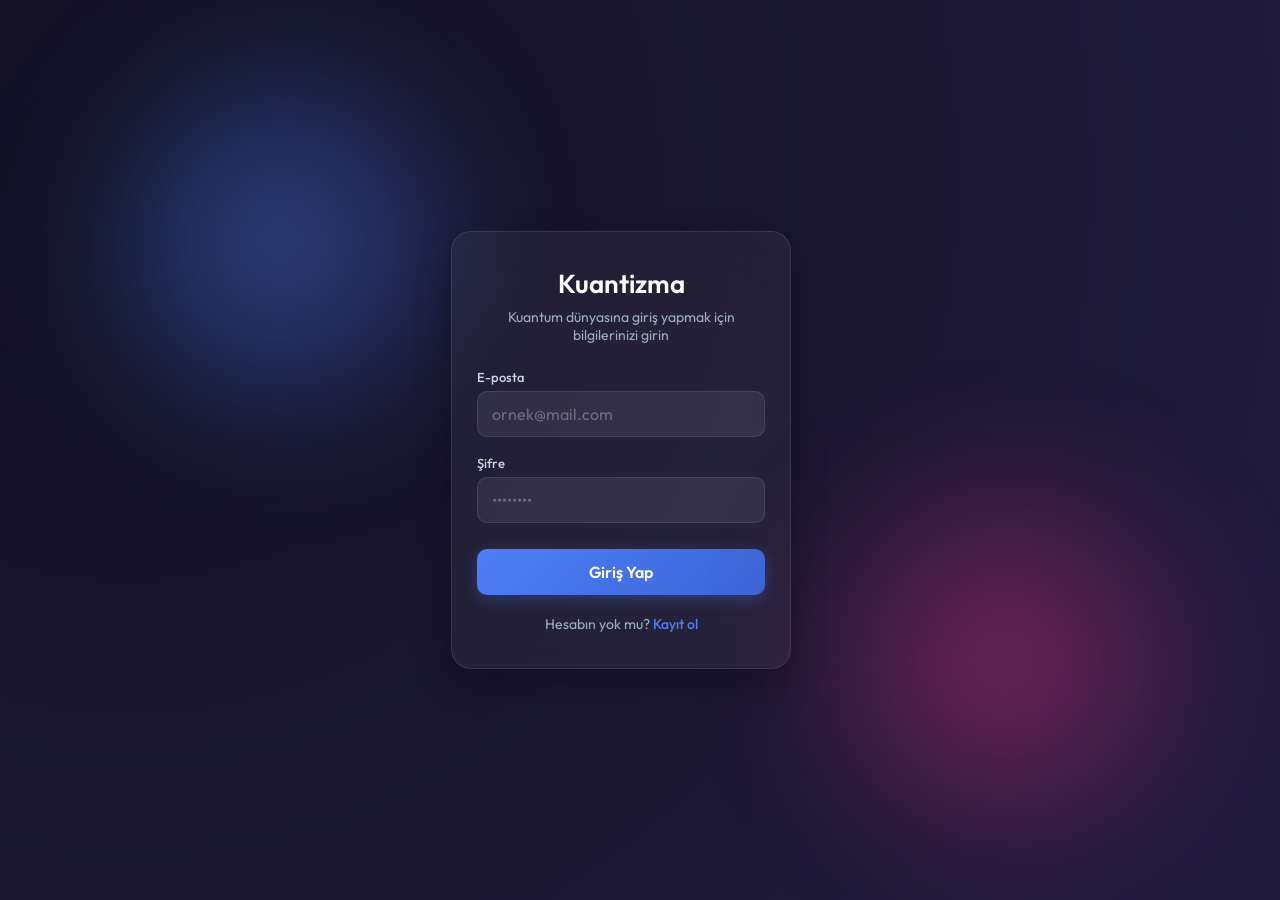
==== index.html @ a5d432d4 "Proje 1 HTML ve 1 CSS olarak birlestirildi, giris ve cikis sistemi index.html uzerine eklendi" ====
<!DOCTYPE html>
<html lang="tr">
<head>
  <meta charset="UTF-8">
  <meta name="viewport" content="width=device-width, initial-scale=1.0">
  <title>Kuantizma | Kuantum ve Atom Altı Fiziği</title>
  <link rel="stylesheet" href="style.css">
</head>
<body>

  <!-- 1. LOGIN CONTAINER -->
  <div id="login-container">
    <div class="kart">
      <h1>Kuantizma</h1>
      <p class="description">Kuantum dünyasına giriş yapmak için bilgilerinizi girin</p>

      <div class="error-msg" id="errorMsg" style="display: none;">E-posta veya şifre hatalı!</div>

      <form id="loginForm">
        <div class="form-group">
          <label for="email">E-posta</label>
          <input type="email" id="email" name="email" placeholder="ornek@mail.com" required>
        </div>

        <div class="form-group">
          <label for="sifre">Şifre</label>
          <input type="password" id="sifre" name="sifre" placeholder="••••••••" required>
        </div>

        <button type="submit">Giriş Yap</button>
      </form>

      <p class="alt">Hesabın yok mu? <a href="#">Kayıt ol</a></p>
    </div>
  </div>

  <!-- 2. MAIN WEBSITE CONTENT (Initially Hidden) -->
  <div id="main-content" style="display: none;">
    <nav class="navbar">
        <div class="logo">KUANTIZMA</div>
        <ul class="nav-links">
            <li><a href="#home">Ana Sayfa</a></li>
            <li><a href="#about">Kuantum Nedir?</a></li>
            <li><a href="#topics">Konular</a></li>
            <li><a href="#contact">İletişim</a></li>
            <li class="logout-btn-container"><a href="#" id="logoutBtn">Çıkış Yap</a></li>
        </ul>
    </nav>

    <header id="home" class="hero">
        <div class="hero-content">
            <h1>KUANTUM DÜNYASI</h1>
            <p>ATOM ALTI EVRENE HOŞGELDİNİZ.</p>
            <a href="#about" class="cta-btn">Keşfetmeye Başla</a>
        </div>
    </header>

    <section id="about" class="section">
        <div class="container">
            <h2 class="section-title">KUANTUM FİZİĞİ</h2>
            <div class="grid">

                <div class="card" onclick="openModal('superpozisyon')">
                    <div class="card-icon">⚛</div>
                    <h3>SÜPERPOZİSYON</h3>
                    <p>Bir parçacığın aynı anda birden fazla durumda bulunabilme yeteneğidir.</p>
                </div>

                <div class="card" onclick="openModal('dolaniklik')">
                    <div class="card-icon">🔗</div>
                    <h3>DOLANIKLIK</h3>
                    <p>İki parçacığın mesafeden bağımsız olarak birbirini anında etkilemesidir.</p>
                </div>

                <div class="card" onclick="openModal('ciftyarik')">
                    <div class="card-icon">🧪</div>
                    <h3>ÇİFT YARIK</h3>
                    <p>Işığın hem dalga hem de parçacık gibi davrandığını kanıtlayan deneydir.</p>
                </div>

                <div class="card" onclick="openModal('tünel')">
                    <div class="card-icon">🌀</div>
                    <h3>KUANTUM TÜNELLEME</h3>
                    <p>Parçacıkların klasik fizikte aşılamaz engelleri geçebilmesidir.</p>
                </div>

                <div class="card" onclick="openModal('belirsizlik')">
                    <div class="card-icon">❓</div>
                    <h3>BELİRSİZLİK İLKESİ</h3>
                    <p>Heisenberg'in keşfettiği, konum ve momentumun aynı anda tam bilinemeyeceği ilkedir.</p>
                </div>

                <div class="card" onclick="openModal('dalga')">
                    <div class="card-icon">〰️</div>
                    <h3>DALGA FONKSİYONU</h3>
                    <p>Bir parçacığın kuantum durumunu matematiksel olarak tanımlayan fonksiyondur.</p>
                </div>

                <div class="card" onclick="openModal('spin')">
                    <div class="card-icon">🔄</div>
                    <h3>KUANTUM SPİN</h3>
                    <p>Parçacıkların klasik dönmeyle açıklanamayan içsel açısal momentumlarıdır.</p>
                </div>

                <div class="card" onclick="openModal('decoherence')">
                    <div class="card-icon">💫</div>
                    <h3>DEKOHERANS</h3>
                    <p>Kuantum sistemlerin çevre ile etkileşerek klasik davranışa geçiş sürecidir.</p>
                </div>

                <div class="card" onclick="openModal('plank')">
                    <div class="card-icon">📐</div>
                    <h3>PLANCK SABİTİ</h3>
                    <p>Kuantum mekaniğinin temel sabitidir ve enerji paketlerinin büyüklüğünü belirler.</p>
                </div>

                <div class="card" onclick="openModal('schrodinger')">
                    <div class="card-icon">🐱</div>
                    <h3>SCHRÖDİNGER'İN KEDİSİ</h3>
                    <p>Kuantum belirsizliğini makro dünyaya taşıyan ünlü düşünce deneyidir.</p>
                </div>

            </div>
        </div>
    </section>

    <section id="topics" class="section topics-section">
        <div class="container">
            <h2 class="section-title">Kuantumun Dalları</h2>
            <ul class="topics-list">
                <li onclick="openTopicModal('qm')">Kuantum Mekaniği</li>
                <li onclick="openTopicModal('qft')">Kuantum Alan Teorisi</li>
                <li onclick="openTopicModal('qi')">Kuantum Bilgi Teorisi</li>
                <li onclick="openTopicModal('qc')">Kuantum Bilgisayar</li>
                <li onclick="openTopicModal('qo')">Kuantum Optik</li>
                <li onclick="openTopicModal('qg')">Kuantum Yerçekimi</li>
                <li onclick="openTopicModal('qchem')">Kuantum Kimyası</li>
                <li onclick="openTopicModal('qbio')">Kuantum Biyoloji</li>
                <li onclick="openTopicModal('qcrypto')">Kuantum Kriptografi</li>
                <li onclick="openTopicModal('qcosmo')">Kuantum Kozmoloji</li>
            </ul>
        </div>
    </section>

    <section id="contact" class="section contact-section">
        <div class="container">
            <h2 class="section-title">İletişim</h2>
            <div class="contact-box">
                <p>Bize ulaşmak için:</p>
                <a href="mailto:kuantizma@gmail.com" class="contact-email">kuantizma@gmail.com</a>
            </div>
        </div>
    </section>

    <footer>
        <p>&copy; 2026 Kuantizma.com - Eren Burak Kayaer tarafından geliştirildi.</p>
    </footer>

    <div class="modal-overlay" id="modalOverlay" onclick="closeModal()">
        <div class="modal-box" onclick="event.stopPropagation()">
            <button class="modal-close" onclick="closeModal()">✕</button>
            <h3 class="modal-title" id="modalTitle"></h3>
            <div class="modal-body" id="modalBody"></div>
        </div>
    </div>
  </div>

  <!-- 3. AUTHENTICATION & INTERACTION SCRIPTS -->
  <script>
    // --- Card Details Data ---
    const cardData = {
        superpozisyon: {
            title: "Süperpozisyon",
            body: `<p>Süperpozisyon, kuantum mekaniğinin en temel ve en şaşırtıcı ilkelerinden biridir. Klasik fiziksel nesneler belirli bir anda yalnızca tek bir durumda bulunabilirken, kuantum parçacıkları gözlemlenmeden önce aynı anda birden fazla durumda var olabilir.</p>
            <p>Bu durum, parçacığın olası tüm durumlarının üst üste bindiği bir dalga fonksiyonu ile matematiksel olarak ifade edilir. Ölçüm yapıldığı anda dalga fonksiyonu "çöker" ve parçacık tek bir duruma yerleşir.</p>
            <p>En bilinen örneği Schrödinger'in Kedisi düşünce deneyidir: Gözlemlenmediği sürece kedi hem ölü hem de canlıdır. Kuantum bilgisayarlar da bu prensipten yararlanarak aynı anda birden fazla hesaplama yapabilir.</p>`
        },
        dolaniklik: {
            title: "Kuantum Dolanıklığı",
            body: `<p>Kuantum dolanıklığı, iki veya daha fazla parçacığın birbirine o kadar bağlı hale gelmesi durumudur ki, birinin ölçümü diğerini ne kadar uzakta olursa olsun anında etkiler.</p>
            <p>Einstein bu olguyu "uzaktaki ürkütücü eylem" olarak nitelendirmiş ve başlangıçta inanmayı reddetmişti. Ancak 1960'larda Bell deneyleriyle ve günümüzde yapılan deneylerle dolanıklığın gerçek olduğu kesinleşti.</p>
            <p>Dolanık parçacıklar arasındaki bu ilişki ışık hızından bile hızlı iletişim sağlamaz; ancak kuantum kriptografi ve kuantum teleportasyon gibi teknolojilerin temelini oluşturur.</p>`
        },
        ciftyarik: {
            title: "Çift Yarık Deneyi",
            body: `<p>Çift yarık deneyi, kuantum mekaniğinin en gizemli deneylerinden biridir. Bir elektron veya foton gibi tek bir parçacık, iki yarıklı bir levhava doğru ateşlendiğinde, sanki aynı anda her iki yarıktan geçiyormuş gibi kendi kendisiyle girişim deseni oluşturur.</p>
            <p>Daha da şaşırtıcı olan ise şudur: Parçacığın hangi yarıktan geçtiğini ölçmeye çalıştığımızda girişim deseni kaybolur ve parçacık klasik bir nesne gibi davranır. Gözlem yapılması, sonucu değiştirir.</p>
            <p>Bu deneyin özü şudur: Parçacık gözlemlenmediği sürece tüm olasılıkları aynı anda keşfeder. Bilinç ile gerçeklik arasındaki ilişkiyi sorgulatan bu deney, fizik felsefesinin de merkezindedir.</p>`
        },
        tünel: {
            title: "Kuantum Tünelleme",
            body: `<p>Kuantum tünelleme, bir parçacığın klasik fizik açısından aşması için yeterli enerjisi olmadığı hâlde bir enerji bariyerini geçebilmesi olgusudur.</p>
            <p>Bu, dalga fonksiyonunun bariyer içinde sıfıra düşmeyip sönümlenerek karşı tarafa sızması sayesinde gerçekleşir. Parçacık fiilen engelin içinden "tünel" açar.</p>
            <p>Güneş'te gerçekleşen nükleer füzyon reaksiyonları tünelleme olmadan mümkün olamazdı. Aynı zamanda transistörler, tarama tünelleme mikroskobu (STM) ve flash bellekler bu fenomene dayanır.</p>`
        },
        belirsizlik: {
            title: "Heisenberg Belirsizlik İlkesi",
            body: `<p>Werner Heisenberg'in 1927'de ortaya koyduğu bu ilkeye göre, bir parçacığın konumu ve momentumu (ya da enerjisi ve zamanı) aynı anda sonsuz hassasiyetle bilinemez.</p>
            <p>Bu bir ölçüm hatası değil; doğanın temel bir özelliğidir. Konumu ne kadar kesin belirlersek momentum o kadar belirsizleşir ve tam tersi.</p>
            <p>Matematiksel olarak: Δx · Δp ≥ ℏ/2. Bu ilke, atomların neden çökmediğini de açıklar: Elektron çekirdeğe yaklaştıkça konumu kesinleşir, bu da momentumunu ve enerjisini artırarak onu uzaklaştırır.</p>`
        },
        dalga: {
            title: "Dalga Fonksiyonu",
            body: `<p>Dalga fonksiyonu (ψ), bir kuantum sisteminin tüm olası durumlarını ve bu durumlarda bulunma olasılıklarını kodlayan matematiksel bir ifadedir.</p>
            <p>Dalga fonksiyonunun mutlak değerinin karesi (|ψ|²), parçacığın belirli bir konumda bulunma olasılık yoğunluğunu verir. Schrödinger denklemi bu fonksiyonun zamanla nasıl evrildiğini belirler.</p>
            <p>Ölçüm öncesinde parçacık tüm olası durumlarda aynı anda mevcuttur. Ölçüm yapıldığında dalga fonksiyonu çöker ve parçacık tek bir duruma geçer. Bu "çöküş" mekanizması kuantum mekaniğinin en tartışmalı konularından biridir.</p>`
        },
        spin: {
            title: "Kuantum Spin",
            body: `<p>Spin, elektron, proton ve nötron gibi parçacıkların sahip olduğu içsel açısal momentumdur. Klasik anlamda dönen bir top gibi düşünülemez; tamamen kuantum mekanik bir özelliktir.</p>
            <p>Elektronlar ½ spin değerine sahiptir ve yalnızca "yukarı" (+½) veya "aşağı" (-½) olmak üzere iki durumda bulunabilir. Bu özellik Pauli Dışarlama İlkesi ile birleşerek atomların elektronik yapısını ve tüm kimyayı belirler.</p>
            <p>MRI (manyetik rezonans görüntüleme) cihazları, nükleer spinlerin manyetik alanda nasıl davrandığına dayanır. Kuantum bilgisayarlarda da spin, qubit olarak kullanılır.</p>`
        },
        decoherence: {
            title: "Dekoherans",
            body: `<p>Dekoherans, kuantum süperpozisyon halindeki bir sistemin çevresiyle etkileşime girerek kuantum özelliklerini yitirmesi ve klasik davranışa geçmesidir.</p>
            <p>Makroskobik nesnelerin neden kuantum belirsizliği sergilemediğini açıklar: Büyük nesneler çevreleriyle o kadar fazla etkileşir ki süperpozisyon hâlleri son derece hızlı bozulur; bu süre çoğunlukla gözlemlenemeyecek kadar kısa (10⁻²³ saniye gibi) olur.</p>
            <p>Kuantum bilgisayar geliştirmede karşılaşılan en büyük sorunlardan biri, qubit'lerin dekoheranstan korunmasıdır. Bu nedenle kuantum işlemciler genellikle mutlak sıfıra yakın sıcaklıklarda çalıştırılır.</p>`
        },
        plank: {
            title: "Planck Sabiti",
            body: `<p>Planck sabiti (h = 6.626 × 10⁻³⁴ J·s), Max Planck'ın 1900 yılında kara cisim ışıması problemini çözmek için önerdiği ve kuantum mekaniğinin doğuşuna yol açan temel sabittir.</p>
            <p>Planck, enerjinin sürekli değil, "kuanta" adı verilen küçük paketler hâlinde yayıldığını öne sürdü. Bir fotonun enerjisi E = hf formülüyle hesaplanır; burada f ışığın frekansıdır.</p>
            <p>İndirgenmiş Planck sabiti (ℏ = h/2π) Heisenberg belirsizlik ilkesinde, Schrödinger denkleminde ve tüm kuantum fiziği formüllerinde temel rol oynar. Bu sabitin küçüklüğü, kuantum etkilerinin neden yalnızca atom altı ölçeklerde belirgin olduğunu açıklar.</p>`
        },
        schrodinger: {
            title: "Schrödinger'in Kedisi",
            body: `<p>1935 yılında Erwin Schrödinger'in önerdiği bu düşünce deneyi, kuantum mekaniğinin makro dünyaya uygulanmasının ne kadar absürt sonuçlar doğurabileceğini göstermek için tasarlanmıştır.</p>
            <p>Deneyde: Kapalı bir kutu içinde bir kedi, radyoaktif bir atom, Geiger sayacı ve zehirli gaz içeren bir şişe vardır. Atom bozunursa sayaç tetiklenir, gaz açılır ve kedi ölür. Kuantum mekaniğine göre atom aynı anda hem bozunmuş hem bozunmamış hâldedir; dolayısıyla kedi de aynı anda hem ölü hem canlıdır.</p>
            <p>Schrödinger bu deneyi, Kopenhag yorumunun saçmalığını vurgulamak için kullandı. Bugün hâlâ "ölçüm problemi" ve "kuantum gerçekliği" tartışmalarının simgesi olmaya devam etmektedir.</p>`
        }
    };

    const topicData = {
        qm: {
            title: "Kuantum Mekaniği",
            body: `<p>Kuantum mekaniği, atom ve atom altı parçacıkların davranışlarını inceleyen temel fizik teorisidir. 20. yüzyılın başında Planck, Bohr, Heisenberg, Schrödinger ve Dirac gibi fizikçiler tarafından geliştirilmiştir.</p>
            <p>Dalga-parçacık ikiliği, belirsizlik ilkesi ve süperpozisyon bu alanın temel kavramlarıdır. Lazer, transistör, MRI ve güneş pilleri gibi modern teknolojilerin temeli kuantum mekaniğine dayanır.</p>`
        },
        qft: {
            title: "Kuantum Alan Teorisi",
            body: `<p>Kuantum alan teorisi (QFT), kuantum mekaniği ile özel göreliliği birleştiren çerçevedir. Parçacıkları, uzay-zamana yayılmış alanların titreşimleri olarak tanımlar.</p>
            <p>Standart Model bu teoriye dayanır ve elektromanyetizma (QED), zayıf nükleer kuvvet ve güçlü nükleer kuvveti (QCD) birleşik bir çerçevede açıklar. Higgs bozonu bu teorinin bir tahminidir ve 2012'de keşfedilmiştir.</p>`
        },
        qi: {
            title: "Kuantum Bilgi Teorisi",
            body: `<p>Kuantum bilgi teorisi, bilginin kuantum sistemlerde nasıl depolandığını, iletildiğini ve işlendiğini inceler. Klasik bit'lerin yerini kuantum bit'ler (qubit) alır.</p>
            <p>Qubit'ler süperpozisyon sayesinde aynı anda 0 ve 1 değerini taşıyabilir. Kuantum hata düzeltme, kuantum şifreleme ve kuantum iletişim bu alanın alt dallarıdır. Shannon'ın klasik bilgi teorisinin kuantum genişlemesidir.</p>`
        },
        qc: {
            title: "Kuantum Bilgisayar",
            body: `<p>Kuantum bilgisayarlar, hesaplama yapmak için süperpozisyon ve dolanıklık gibi kuantum mekanik olgulardan yararlanır. Belirli problemleri klasik bilgisayarlardan katlanarak daha hızlı çözebilirler.</p>
            <p>Shor algoritması büyük sayıları çarpanlarına ayırmada, Grover algoritması ise arama problemlerinde üstünlük sağlar. Google, IBM ve çeşitli araştırma kurumları bu alanda yarışmaktadır. Günümüzde henüz "kuantum üstünlüğü" sınırındayız.</p>`
        },
        qo: {
            title: "Kuantum Optik",
            body: `<p>Kuantum optik, ışık ile maddenin kuantum düzeydeki etkileşimini inceler. Fotonların kuantum özelliklerini ve lazer ışığının davranışlarını araştırır.</p>
            <p>Lazer fiziği, foton istatistiği, sıkıştırılmış ışık durumları ve atom-foton etkileşimleri bu alanın konularıdır. Atom saatleri ve optik tuzaklar bu dalın uygulamalarındandır. Gravitasyonel dalga dedektörü LIGO da kuantum optik ilkelerine dayanır.</p>`
        },
        qg: {
            title: "Kuantum Yerçekimi",
            body: `<p>Kuantum yerçekimi, kuantum mekaniği ile genel göreliliği birleştirmeyi amaçlayan ve henüz tamamlanmamış bir teoridir. Fiziğin en büyük açık problemi olarak kabul edilir.</p>
            <p>İp teorisi (String Theory) ve döngüsel kuantum yerçekimi (Loop Quantum Gravity) en önemli aday teorilerdir. Kara deliklerin içi ve evrenin ilk anları bu teorinin yanıt aradığı alanlardır. Hawking radyasyonu, iki teorinin kesişim noktasındaki öngörülerden biridir.</p>`
        },
        qchem: {
            title: "Kuantum Kimyası",
            body: `<p>Kuantum kimyası, kimyasal bağları, molekül yapılarını ve reaksiyonları kuantum mekaniği ilkeleri ile açıklar. Elektron orbital teorisi bu alanın temelidir.</p>
            <p>Moleküler orbital hesaplamaları, yoğunluk fonksiyonel teorisi (DFT) ve ab initio yöntemler ilaç tasarımı, malzeme bilimi ve kataliz araştırmalarında kullanılır. Modern kimyanın hesaplamalı kolu büyük ölçüde kuantum kimyasına dayanır.</p>`
        },
        qbio: {
            title: "Kuantum Biyoloji",
            body: `<p>Kuantum biyoloji, canlı organizmalardaki biyolojik süreçlerin kuantum mekanik etkilerle açıklanıp açıklanamayacağını araştıran genç bir disiplindir.</p>
            <p>Fotosentezdeki enerji transferi, kuş göçünü yönlendiren manyetik algı, DNA mutasyonları ve enzim katalizi bu alandaki araştırma konularıdır. Fotosentezde kuantum koheransının rol oynadığına dair kanıtlar elde edilmiştir; ancak bu alan hâlâ tartışmalıdır.</p>`
        },
        qcrypto: {
            title: "Kuantum Kriptografi",
            body: `<p>Kuantum kriptografi, bilginin güvenli iletimi için kuantum mekaniği ilkelerini kullanan şifreleme yöntemidir. Fizik yasaları tarafından güvence altına alındığından kırılamaz güvenlik sağlar.</p>
            <p>Kuantum Anahtar Dağıtımı (QKD), dolanık fotonlar aracılığıyla iki taraf arasında dinlenemez iletişim kanalı kurar. Herhangi bir dinleme girişimi, kuantum durumunu bozacağı için anında fark edilir. Çin, 2016'da dünyada ilk kuantum iletişim uydusu olan Micius'u fırlattı.</p>`
        },
        qcosmo: {
            title: "Kuantum Kozmoloji",
            body: `<p>Kuantum kozmoloji, evrenin kendisini bir kuantum sistemi olarak ele alır ve Büyük Patlama'dan önceki veya başlangıcındaki evreni kuantum mekaniği ile açıklamaya çalışır.</p>
            <p>Wheeler-DeWitt denklemi, evrenin dalga fonksiyonunu tanımlamaya çalışır. Enflasyon teorisi, evrenin ilk anlardaki kuantum dalgalanmalarının bugünkü büyük ölçekli yapıyı oluşturduğunu öne sürer. Çok dünya yorumu da bu bağlamda tartışılmaktadır.</p>`
        }
    };

    function openModal(key) {
        const data = cardData[key];
        document.getElementById('modalTitle').textContent = data.title;
        document.getElementById('modalBody').innerHTML = data.body;
        document.getElementById('modalOverlay').classList.add('active');
        document.body.style.overflow = 'hidden';
    }

    function openTopicModal(key) {
        const data = topicData[key];
        document.getElementById('modalTitle').textContent = data.title;
        document.getElementById('modalBody').innerHTML = data.body;
        document.getElementById('modalOverlay').classList.add('active');
        document.body.style.overflow = 'hidden';
    }

    function closeModal() {
        document.getElementById('modalOverlay').classList.remove('active');
        if (document.body.classList.contains('logged-in')) {
            document.body.style.overflow = '';
        }
    }

    document.addEventListener('keydown', function(e) {
        if (e.key === 'Escape') closeModal();
    });

    // --- Authentication & Session Logic ---
    document.addEventListener('DOMContentLoaded', () => {
      const loginContainer = document.getElementById('login-container');
      const mainContent = document.getElementById('main-content');
      const loginForm = document.getElementById('loginForm');
      const errorMsg = document.getElementById('errorMsg');

      // Check current login state
      if (sessionStorage.getItem('isLoggedIn') === 'true') {
        loginContainer.style.display = 'none';
        mainContent.style.display = 'block';
        document.body.classList.add('logged-in');
      }

      // Login form submission
      if (loginForm) {
        loginForm.addEventListener('submit', (e) => {
          e.preventDefault();
          const email = document.getElementById('email').value.trim();
          const password = document.getElementById('sifre').value.trim();

          const validEmail = 'admin@kuantizma.com';
          const validPassword = 'kuantizma123';

          if (email === validEmail && password === validPassword) {
            sessionStorage.setItem('isLoggedIn', 'true');
            sessionStorage.setItem('userEmail', email);

            // Transition UI
            loginContainer.style.display = 'none';
            mainContent.style.display = 'block';
            document.body.classList.add('logged-in');
            errorMsg.style.display = 'none';
          } else {
            errorMsg.style.display = 'block';
            // Simple shake animation trigger
            errorMsg.style.animation = 'none';
            void errorMsg.offsetWidth;
            errorMsg.style.animation = 'shake 0.4s ease-in-out';
          }
        });
      }

      // Logout button binding
      const logoutBtn = document.getElementById('logoutBtn');
      if (logoutBtn) {
        logoutBtn.addEventListener('click', (e) => {
          e.preventDefault();
          sessionStorage.removeItem('isLoggedIn');
          sessionStorage.removeItem('userEmail');

          // Transition UI back to login
          loginContainer.style.display = 'flex';
          mainContent.style.display = 'none';
          document.body.classList.remove('logged-in');
        });
      }
    });
  </script>
</body>
</html>
---- style.css ----
/* Imports */
@import url('https://fonts.googleapis.com/css2?family=Outfit:wght@300;400;500;600;700&family=Orbitron:wght@400;700&family=Inter:wght@300;400;600&display=swap');

:root {
    --bg-dark: #050505;
    --card-bg: rgba(255, 255, 255, 0.03);
    --accent: #b0fbff;
    --text-main: #ffffff;
    --text-dim: white;
    --nav-bg: rgba(5, 5, 5, 0.8);
}

* {
  box-sizing: border-box;
  margin: 0;
  padding: 0;
}

/* --- Global HTML Style --- */
html {
  width: 100%;
  height: 100%;
  scroll-behavior: smooth;
}

/* --- Login Page Styles (when NOT logged in) --- */
body:not(.logged-in) {
  width: 100%;
  height: 100%;
  font-family: 'Outfit', sans-serif;
  background: radial-gradient(circle at 10% 20%, rgb(18, 16, 33) 0%, rgb(32, 27, 61) 90%);
  display: flex;
  justify-content: center;
  align-items: center;
  position: relative;
  overflow: hidden;
}

body:not(.logged-in)::before, body:not(.logged-in)::after {
  content: '';
  position: fixed;
  width: 300px;
  height: 300px;
  border-radius: 50%;
  filter: blur(80px);
  z-index: 0;
  opacity: 0.4;
  pointer-events: none;
}

body:not(.logged-in)::before {
  background: #4f7ef8;
  top: 10%;
  left: 10%;
  animation: float-purple 8s infinite alternate ease-in-out;
}

body:not(.logged-in)::after {
  background: #d63384;
  bottom: 10%;
  right: 10%;
  animation: float-pink 8s infinite alternate-reverse ease-in-out;
}

@keyframes float-purple {
  0% { transform: translate(0, 0) scale(1); }
  100% { transform: translate(20px, -10px) scale(1.1); }
}

@keyframes float-pink {
  0% { transform: translate(0, 0) scale(1.1); }
  100% { transform: translate(-20px, 20px) scale(0.9); }
}

.kart {
  background: rgba(255, 255, 255, 0.05);
  backdrop-filter: blur(20px);
  -webkit-backdrop-filter: blur(20px);
  padding: 35px 25px;
  border-radius: 20px;
  border: 1px solid rgba(255, 255, 255, 0.1);
  box-shadow: 0 15px 35px rgba(0, 0, 0, 0.3);
  width: 90%;
  max-width: 380px;
  z-index: 1;
  animation: slideUp 0.6s cubic-bezier(0.16, 1, 0.3, 1) forwards;
}

@keyframes slideUp {
  from {
    opacity: 0;
    transform: translateY(30px);
  }
  to {
    opacity: 1;
    transform: translateY(0);
  }
}

.kart h1 {
  font-size: 26px;
  font-weight: 600;
  margin-bottom: 8px;
  color: #ffffff;
  text-align: center;
}

.description {
  font-size: 14px;
  color: #a0aec0;
  text-align: center;
  margin-bottom: 25px;
}

.form-group {
  margin-bottom: 18px;
  position: relative;
}

.kart label {
  display: block;
  font-size: 13px;
  font-weight: 500;
  color: #cbd5e0;
  margin-bottom: 6px;
  transition: color 0.3s;
}

.kart input {
  width: 100%;
  padding: 12px 14px;
  background: rgba(255, 255, 255, 0.07);
  border: 1px solid rgba(255, 255, 255, 0.1);
  border-radius: 10px;
  font-size: 16px;
  color: #ffffff;
  transition: all 0.3s ease;
  font-family: inherit;
  -webkit-appearance: none;
}

.kart input::placeholder {
  color: rgba(255, 255, 255, 0.3);
}

.kart input:focus {
  outline: none;
  border-color: #4f7ef8;
  background: rgba(255, 255, 255, 0.12);
  box-shadow: 0 0 12px rgba(79, 126, 248, 0.35);
}

.form-group:focus-within label {
  color: #4f7ef8;
}

.kart button {
  width: 100%;
  padding: 13px;
  background: linear-gradient(135deg, #4f7ef8 0%, #3a65d6 100%);
  color: white;
  border: none;
  border-radius: 10px;
  font-size: 16px;
  font-weight: 600;
  cursor: pointer;
  transition: all 0.3s ease;
  box-shadow: 0 4px 15px rgba(79, 126, 248, 0.3);
  margin-top: 8px;
  font-family: inherit;
  -webkit-tap-highlight-color: transparent;
}

.kart button:hover {
  background: linear-gradient(135deg, #608dfc 0%, #4f7ef8 100%);
  transform: translateY(-2px);
  box-shadow: 0 6px 20px rgba(79, 126, 248, 0.5);
}

.kart button:active {
  transform: translateY(0);
}

.alt {
  text-align: center;
  margin-top: 20px;
  font-size: 14px;
  color: #a0aec0;
}

.alt a {
  color: #4f7ef8;
  text-decoration: none;
  font-weight: 500;
  transition: color 0.3s;
}

.alt a:hover {
  color: #608dfc;
  text-decoration: underline;
}


/* --- Main Site Styles (when logged in) --- */
body.logged-in {
    background-color: var(--bg-dark);
    color: var(--text-main);
    font-family: 'Inter', sans-serif;
    line-height: 1.6;
    overflow-x: hidden;
    display: block;
    width: auto;
    height: auto;
}

.navbar {
    display: flex;
    justify-content: space-between;
    align-items: center;
    padding: 20px 8%;
    background: var(--nav-bg);
    backdrop-filter: blur(15px);
    -webkit-backdrop-filter: blur(15px);
    position: fixed;
    width: 100%;
    z-index: 1000;
    border-bottom: 1px solid rgba(0, 242, 255, 0.1);
}

.logo {
    font-family: 'Orbitron', sans-serif;
    font-size: 1.5rem;
    color: var(--accent);
    letter-spacing: 2px;
    font-weight: 700;
}

.nav-links {
    display: flex;
    list-style: none;
    align-items: center;
}

.nav-links li {
    margin-left: 30px;
}

.nav-links a {
    text-decoration: none;
    color: var(--text-dim);
    transition: 0.3s ease;
    font-size: 0.9rem;
    text-transform: uppercase;
    letter-spacing: 1px;
}

.nav-links a:hover {
    color: var(--accent);
}

/* Custom Logout Link */
.logout-btn-container a {
    color: #ff5e5e;
    border: 1px solid rgba(255, 94, 94, 0.3);
    padding: 6px 14px;
    border-radius: 8px;
    text-shadow: none;
}

.logout-btn-container a:hover {
    color: #fff !important;
    background: #ff5e5e;
    border-color: #ff5e5e;
    box-shadow: 0 0 15px rgba(255, 94, 94, 0.4);
}

.hero {
    height: 100vh;
    display: flex;
    align-items: center;
    justify-content: center;
    text-align: center;
    position: relative;
    background: radial-gradient(circle at center, #101820 0%, #050505 100%);
}

.hero-content h1 {
    font-family: 'Orbitron', sans-serif;
    font-size: clamp(2.5rem, 8vw, 4.5rem);
    margin-bottom: 20px;
    background: linear-gradient(to right, #ffffff, var(--accent));
    -webkit-background-clip: text;
    -webkit-text-fill-color: transparent;
    font-weight: 700;
}

.hero-content p {
    color: var(--text-dim);
    font-size: 1.2rem;
    max-width: 600px;
    margin: 0 auto;
}

.cta-btn {
    display: inline-block;
    padding: 12px 35px;
    border: 1px solid var(--accent);
    color: var(--accent);
    text-decoration: none;
    border-radius: 50px;
    margin-top: 30px;
    transition: 0.4s cubic-bezier(0.175, 0.885, 0.32, 1.275);
    font-weight: 600;
    text-transform: uppercase;
    letter-spacing: 1px;
}

.cta-btn:hover {
    background: var(--accent);
    color: #000;
    box-shadow: 0 0 25px rgba(0, 242, 255, 0.5);
    transform: scale(1.05);
}

.section {
    padding: 100px 8%;
}

.section-title {
    text-align: center;
    font-family: 'Orbitron', sans-serif;
    margin-bottom: 60px;
    font-size: 2.2rem;
    color: var(--text-main);
    letter-spacing: 2px;
}

.grid {
    display: grid;
    grid-template-columns: repeat(auto-fit, minmax(280px, 1fr));
    gap: 30px;
}

.card {
    background: var(--card-bg);
    padding: 40px;
    border-radius: 20px;
    border: 1px solid rgba(255, 255, 255, 0.05);
    transition: 0.4s ease;
    display: flex;
    flex-direction: column;
    height: 100%;
    cursor: pointer;
}

.card:hover {
    border-color: var(--accent);
    transform: translateY(-10px);
    background: rgba(0, 242, 255, 0.02);
    box-shadow: 0 10px 30px rgba(0, 0, 0, 0.5);
}

.card-icon {
    font-size: 3rem;
    margin-bottom: 15px;
}

.card h3 {
    color: var(--accent);
    margin-bottom: 15px;
    font-family: 'Orbitron', sans-serif;
    font-size: 1.1rem;
}

.card p {
    color: var(--text-dim);
    font-size: 0.95rem;
}

.topics-section {
    background: rgba(0, 242, 255, 0.01);
    border-top: 1px solid rgba(0, 242, 255, 0.07);
    border-bottom: 1px solid rgba(0, 242, 255, 0.07);
}

.topics-list {
    list-style: none;
    max-width: 700px;
    margin: 0 auto;
    display: flex;
    flex-direction: column;
    gap: 16px;
}

.topics-list li {
    padding: 18px 30px;
    border: 1px solid rgba(0, 242, 255, 0.15);
    border-radius: 12px;
    color: var(--text-main);
    font-size: 1rem;
    cursor: pointer;
    transition: 0.3s ease;
    letter-spacing: 0.5px;
    background: rgba(255, 255, 255, 0.02);
}

.topics-list li:hover {
    border-color: var(--accent);
    color: var(--accent);
    background: rgba(0, 242, 255, 0.04);
    padding-left: 40px;
    box-shadow: 0 4px 20px rgba(0, 0, 0, 0.4);
}

.contact-section {
    text-align: center;
}

.contact-box {
    max-width: 500px;
    margin: 0 auto;
    padding: 50px;
    border: 1px solid rgba(0, 242, 255, 0.15);
    border-radius: 20px;
    background: rgba(255, 255, 255, 0.02);
}

.contact-box p {
    color: var(--text-dim);
    margin-bottom: 20px;
    font-size: 1rem;
}

.contact-email {
    font-family: 'Orbitron', sans-serif;
    font-size: 1.1rem;
    color: var(--accent);
    text-decoration: none;
    border-bottom: 1px solid rgba(0, 242, 255, 0.3);
    padding-bottom: 4px;
    transition: 0.3s ease;
}

.contact-email:hover {
    border-color: var(--accent);
    text-shadow: 0 0 15px rgba(0, 242, 255, 0.5);
}

footer {
    text-align: center;
    padding: 60px;
    font-size: 0.85rem;
    color: var(--text-dim);
    border-top: 1px solid rgba(255, 255, 255, 0.05);
}

.modal-overlay {
    display: none;
    position: fixed;
    inset: 0;
    background: rgba(0, 0, 0, 0.85);
    z-index: 2000;
    align-items: center;
    justify-content: center;
    padding: 20px;
    backdrop-filter: blur(6px);
}

.modal-overlay.active {
    display: flex;
}

.modal-box {
    background: #0a0f14;
    border: 1px solid rgba(0, 242, 255, 0.25);
    border-radius: 24px;
    padding: 50px;
    max-width: 680px;
    width: 100%;
    position: relative;
    max-height: 85vh;
    overflow-y: auto;
    animation: modalIn 0.3s cubic-bezier(0.175, 0.885, 0.32, 1.275);
}

@keyframes modalIn {
    from { opacity: 0; transform: scale(0.9) translateY(20px); }
    to { opacity: 1; transform: scale(1) translateY(0); }
}

.modal-close {
    position: absolute;
    top: 20px;
    right: 24px;
    background: none;
    border: none;
    color: var(--text-dim);
    font-size: 1.3rem;
    cursor: pointer;
    transition: 0.2s;
}

.modal-close:hover {
    color: var(--accent);
}

.modal-title {
    font-family: 'Orbitron', sans-serif;
    color: var(--accent);
    font-size: 2rem;
    margin-bottom: 30px;
    padding-bottom: 20px;
    border-bottom: 1px solid rgba(0, 242, 255, 0.15);
}

.modal-body p {
    color: var(--text-dim);
    font-size: 0.97rem;
    line-height: 1.85;
    margin-bottom: 16px;
}

@media (max-width: 768px) {
    .navbar {
        padding: 10px 5%;
        flex-direction: column;
        gap: 10px;
    }

    .nav-links {
        display: flex;
        gap: 12px;
        flex-wrap: wrap;
        justify-content: center;
    }

    .nav-links li {
        margin-left: 0;
    }

    .nav-links a {
        font-size: 0.75rem;
    }

    .hero-content h1 {
        font-size: 2.2rem;
    }

    .modal-box {
        padding: 30px 20px;
        width: 95%;
    }
}
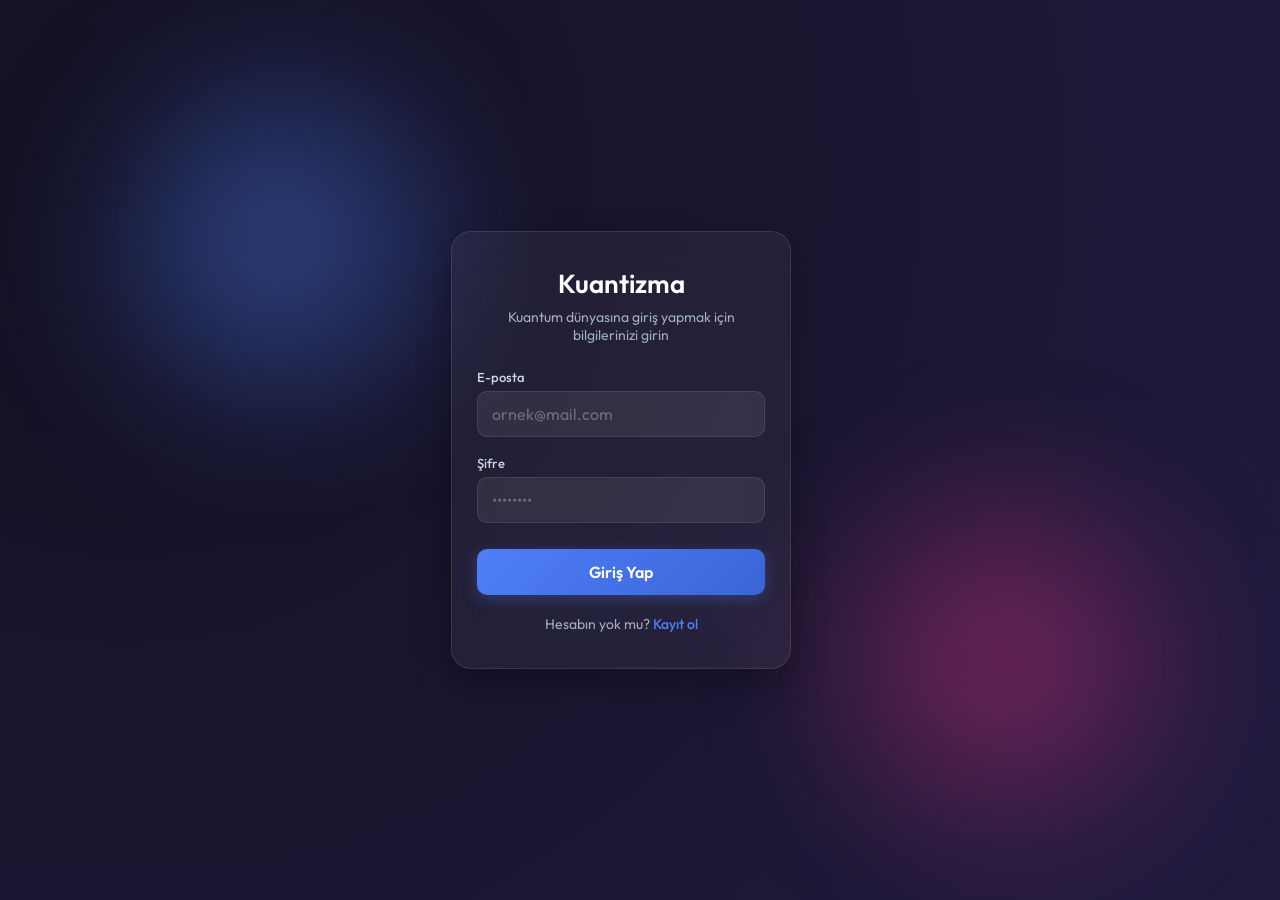
==== commit 6c77aa6e: "CSS and HTML optimized to prevent FOUC (flash of unstyled content) using root class toggle" ====
--- a/index.html
+++ b/index.html
@@ -4,6 +4,21 @@
   <meta charset="UTF-8">
   <meta name="viewport" content="width=device-width, initial-scale=1.0">
   <title>Kuantizma | Kuantum ve Atom Altı Fiziği</title>
+  <script>
+    // Prevent Flash of Unstyled Content (FOUC) by checking auth state immediately
+    try {
+      if (sessionStorage.getItem('isLoggedIn') === 'true') {
+        document.documentElement.className = 'logged-in';
+      }
+    } catch (e) {
+      // Fallback for local file:/// context
+      try {
+        if (localStorage.getItem('isLoggedIn') === 'true') {
+          document.documentElement.className = 'logged-in';
+        }
+      } catch (err) {}
+    }
+  </script>
   <link rel="stylesheet" href="style.css">
 </head>
 <body>
@@ -311,18 +326,40 @@
         if (e.key === 'Escape') closeModal();
     });
 
+    // --- Safe Storage Wrapper for Local file:// Protocol ---
+    const safeStorage = {
+      getItem: (key) => {
+        try {
+          return sessionStorage.getItem(key);
+        } catch (e) {
+          return safeStorage._data[key] || null;
+        }
+      },
+      setItem: (key, value) => {
+        try {
+          sessionStorage.setItem(key, value);
+        } catch (e) {
+          safeStorage._data[key] = value;
+        }
+      },
+      removeItem: (key) => {
+        try {
+          sessionStorage.removeItem(key);
+        } catch (e) {
+          delete safeStorage._data[key];
+        }
+      },
+      _data: {}
+    };
+
     // --- Authentication & Session Logic ---
     document.addEventListener('DOMContentLoaded', () => {
-      const loginContainer = document.getElementById('login-container');
-      const mainContent = document.getElementById('main-content');
       const loginForm = document.getElementById('loginForm');
       const errorMsg = document.getElementById('errorMsg');
 
-      // Check current login state
-      if (sessionStorage.getItem('isLoggedIn') === 'true') {
-        loginContainer.style.display = 'none';
-        mainContent.style.display = 'block';
-        document.body.classList.add('logged-in');
+      // Sync documentElement class in case storage fallback was triggered on load
+      if (safeStorage.getItem('isLoggedIn') === 'true') {
+        document.documentElement.className = 'logged-in';
       }
 
       // Login form submission
@@ -336,13 +373,11 @@
           const validPassword = 'kuantizma123';
 
           if (email === validEmail && password === validPassword) {
-            sessionStorage.setItem('isLoggedIn', 'true');
-            sessionStorage.setItem('userEmail', email);
-
-            // Transition UI
-            loginContainer.style.display = 'none';
-            mainContent.style.display = 'block';
-            document.body.classList.add('logged-in');
+            safeStorage.setItem('isLoggedIn', 'true');
+            safeStorage.setItem('userEmail', email);
+
+            // Transition UI via class
+            document.documentElement.className = 'logged-in';
             errorMsg.style.display = 'none';
           } else {
             errorMsg.style.display = 'block';
@@ -359,13 +394,11 @@
       if (logoutBtn) {
         logoutBtn.addEventListener('click', (e) => {
           e.preventDefault();
-          sessionStorage.removeItem('isLoggedIn');
-          sessionStorage.removeItem('userEmail');
-
-          // Transition UI back to login
-          loginContainer.style.display = 'flex';
-          mainContent.style.display = 'none';
-          document.body.classList.remove('logged-in');
+          safeStorage.removeItem('isLoggedIn');
+          safeStorage.removeItem('userEmail');
+
+          // Transition UI back to login via class
+          document.documentElement.className = '';
         });
       }
     });
--- a/style.css
+++ b/style.css
@@ -23,8 +23,22 @@
   scroll-behavior: smooth;
 }
 
+/* --- Scoped UI displays to prevent visual flash --- */
+html.logged-in #login-container {
+  display: none !important;
+}
+html.logged-in #main-content {
+  display: block !important;
+}
+html:not(.logged-in) #login-container {
+  display: flex !important;
+}
+html:not(.logged-in) #main-content {
+  display: none !important;
+}
+
 /* --- Login Page Styles (when NOT logged in) --- */
-body:not(.logged-in) {
+html:not(.logged-in) body {
   width: 100%;
   height: 100%;
   font-family: 'Outfit', sans-serif;
@@ -36,7 +50,7 @@
   overflow: hidden;
 }
 
-body:not(.logged-in)::before, body:not(.logged-in)::after {
+html:not(.logged-in) body::before, html:not(.logged-in) body::after {
   content: '';
   position: fixed;
   width: 300px;
@@ -48,14 +62,14 @@
   pointer-events: none;
 }
 
-body:not(.logged-in)::before {
+html:not(.logged-in) body::before {
   background: #4f7ef8;
   top: 10%;
   left: 10%;
   animation: float-purple 8s infinite alternate ease-in-out;
 }
 
-body:not(.logged-in)::after {
+html:not(.logged-in) body::after {
   background: #d63384;
   bottom: 10%;
   right: 10%;
@@ -202,7 +216,7 @@
 
 
 /* --- Main Site Styles (when logged in) --- */
-body.logged-in {
+html.logged-in body {
     background-color: var(--bg-dark);
     color: var(--text-main);
     font-family: 'Inter', sans-serif;
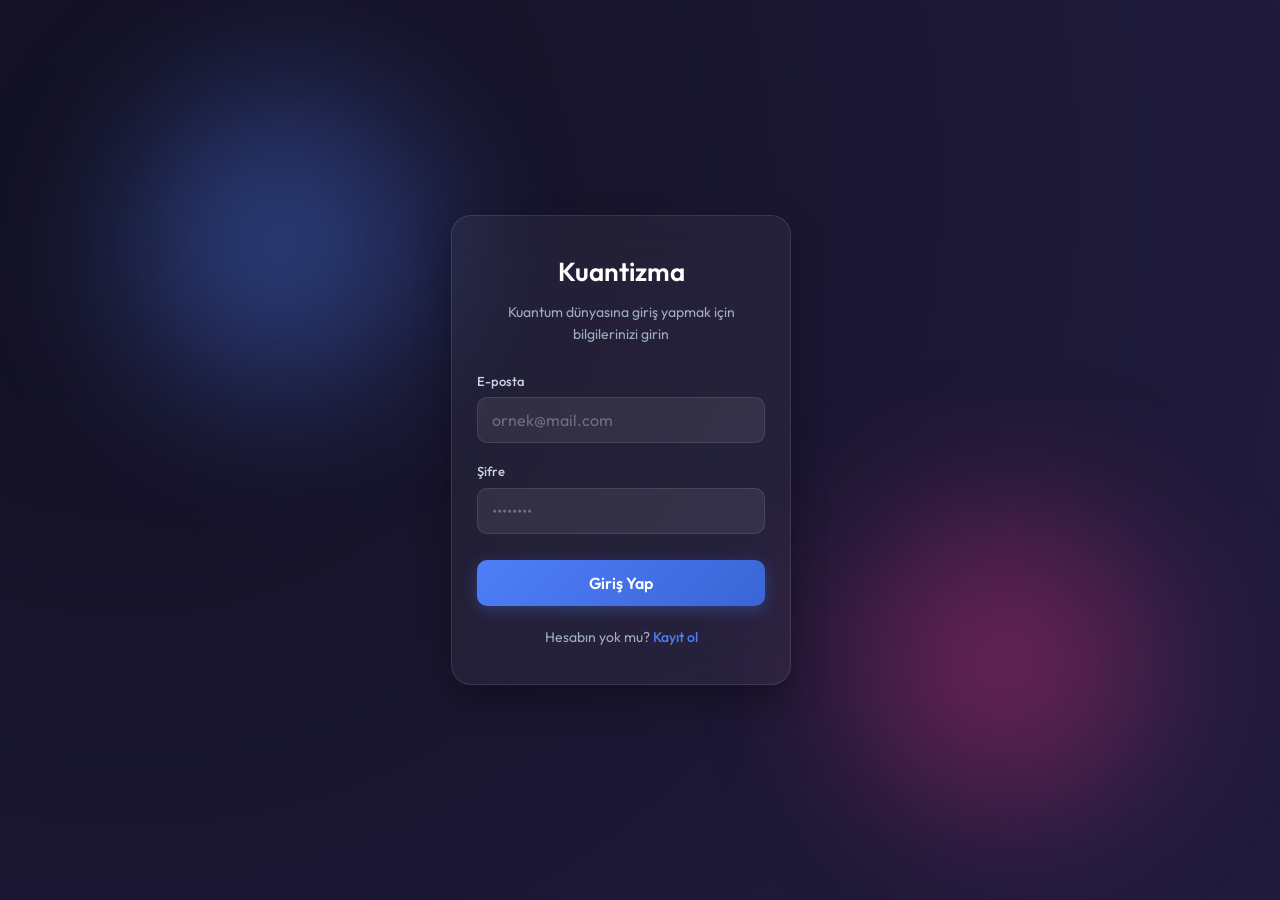
==== commit 1c573c52: "Kullanicinin orijinal html ve css tasarimlari bozulmadan geri getirildi, login sistemi uzerine enteg" ====
--- a/index.html
+++ b/index.html
@@ -3,7 +3,7 @@
 <head>
   <meta charset="UTF-8">
   <meta name="viewport" content="width=device-width, initial-scale=1.0">
-  <title>Kuantizma | Kuantum ve Atom Altı Fiziği</title>
+  <title>Kuantizma | Evrenin Gizemini Keşfet</title>
   <script>
     // Prevent Flash of Unstyled Content (FOUC) by checking auth state immediately
     try {
@@ -51,133 +51,133 @@
 
   <!-- 2. MAIN WEBSITE CONTENT (Initially Hidden) -->
   <div id="main-content" style="display: none;">
-    <nav class="navbar">
-        <div class="logo">KUANTIZMA</div>
-        <ul class="nav-links">
-            <li><a href="#home">Ana Sayfa</a></li>
-            <li><a href="#about">Kuantum Nedir?</a></li>
-            <li><a href="#topics">Konular</a></li>
-            <li><a href="#contact">İletişim</a></li>
-            <li class="logout-btn-container"><a href="#" id="logoutBtn">Çıkış Yap</a></li>
+<nav class="navbar">
+    <div class="logo">KUANTIZMA</div>
+    <ul class="nav-links">
+        <li><a href="#home">Ana Sayfa</a></li>
+        <li><a href="#about">Kuantum Nedir?</a></li>
+        <li><a href="#topics">Konular</a></li>
+        <li><a href="#contact">İletişim</a></li>
+        <li class="logout-btn-container"><a href="#" id="logoutBtn">Çıkış Yap</a></li>
+    </ul>
+</nav>
+
+<header id="home" class="hero">
+    <div class="hero-content">
+        <h1>KUANTUM DÜNYASI</h1>
+        <p>Gözlemcinin gerçekliği değiştirdiği atom altı evrene hoş geldiniz.</p>
+        <a href="#about" class="cta-btn">Keşfetmeye Başla</a>
+    </div>
+</header>
+
+<section id="about" class="section">
+    <div class="container">
+        <h2 class="section-title">Atomun Kalbine Yolculuk</h2>
+        <div class="grid">
+
+            <div class="card" onclick="openModal('superpozisyon')">
+                <div class="card-icon">⚛</div>
+                <h3>Süperpozisyon</h3>
+                <p>Bir parçacığın aynı anda birden fazla durumda bulunabilme yeteneğidir.</p>
+            </div>
+
+            <div class="card" onclick="openModal('dolaniklik')">
+                <div class="card-icon">🔗</div>
+                <h3>Dolanıklık</h3>
+                <p>İki parçacığın mesafeden bağımsız olarak birbirini anında etkilemesidir.</p>
+            </div>
+
+            <div class="card" onclick="openModal('ciftyarik')">
+                <div class="card-icon">🧪</div>
+                <h3>Çift Yarık</h3>
+                <p>Işığın hem dalga hem de parçacık gibi davrandığını kanıtlayan deneydir.</p>
+            </div>
+
+            <div class="card" onclick="openModal('tünel')">
+                <div class="card-icon">🌀</div>
+                <h3>Kuantum Tünelleme</h3>
+                <p>Parçacıkların klasik fizikte aşılamaz engelleri geçebilmesidir.</p>
+            </div>
+
+            <div class="card" onclick="openModal('belirsizlik')">
+                <div class="card-icon">❓</div>
+                <h3>Belirsizlik İlkesi</h3>
+                <p>Heisenberg'in keşfettiği, konum ve momentumun aynı anda tam bilinemeyeceği ilkedir.</p>
+            </div>
+
+            <div class="card" onclick="openModal('dalga')">
+                <div class="card-icon">〰️</div>
+                <h3>Dalga Fonksiyonu</h3>
+                <p>Bir parçacığın kuantum durumunu matematiksel olarak tanımlayan fonksiyondur.</p>
+            </div>
+
+            <div class="card" onclick="openModal('spin')">
+                <div class="card-icon">🔄</div>
+                <h3>Kuantum Spin</h3>
+                <p>Parçacıkların klasik dönmeyle açıklanamayan içsel açısal momentumlarıdır.</p>
+            </div>
+
+            <div class="card" onclick="openModal('decoherence')">
+                <div class="card-icon">💫</div>
+                <h3>Dekoherans</h3>
+                <p>Kuantum sistemlerin çevre ile etkileşerek klasik davranışa geçiş sürecidir.</p>
+            </div>
+
+            <div class="card" onclick="openModal('plank')">
+                <div class="card-icon">📐</div>
+                <h3>Planck Sabiti</h3>
+                <p>Kuantum mekaniğinin temel sabitidir ve enerji paketlerinin büyüklüğünü belirler.</p>
+            </div>
+
+            <div class="card" onclick="openModal('schrodinger')">
+                <div class="card-icon">🐱</div>
+                <h3>Schrödinger'in Kedisi</h3>
+                <p>Kuantum belirsizliğini makro dünyaya taşıyan ünlü düşünce deneyidir.</p>
+            </div>
+
+        </div>
+    </div>
+</section>
+
+<section id="topics" class="section topics-section">
+    <div class="container">
+        <h2 class="section-title">Kuantumun Dalları</h2>
+        <ul class="topics-list">
+            <li onclick="openTopicModal('qm')">Kuantum Mekaniği</li>
+            <li onclick="openTopicModal('qft')">Kuantum Alan Teorisi</li>
+            <li onclick="openTopicModal('qi')">Kuantum Bilgi Teorisi</li>
+            <li onclick="openTopicModal('qc')">Kuantum Bilgisayar</li>
+            <li onclick="openTopicModal('qo')">Kuantum Optik</li>
+            <li onclick="openTopicModal('qg')">Kuantum Yerçekimi</li>
+            <li onclick="openTopicModal('qchem')">Kuantum Kimyası</li>
+            <li onclick="openTopicModal('qbio')">Kuantum Biyoloji</li>
+            <li onclick="openTopicModal('qcrypto')">Kuantum Kriptografi</li>
+            <li onclick="openTopicModal('qcosmo')">Kuantum Kozmoloji</li>
         </ul>
-    </nav>
-
-    <header id="home" class="hero">
-        <div class="hero-content">
-            <h1>KUANTUM DÜNYASI</h1>
-            <p>ATOM ALTI EVRENE HOŞGELDİNİZ.</p>
-            <a href="#about" class="cta-btn">Keşfetmeye Başla</a>
+    </div>
+</section>
+
+<section id="contact" class="section contact-section">
+    <div class="container">
+        <h2 class="section-title">İletişim</h2>
+        <div class="contact-box">
+            <p>Bize ulaşmak için:</p>
+            <a href="mailto:kuantizma@gmail.com" class="contact-email">kuantizma@gmail.com</a>
         </div>
-    </header>
-
-    <section id="about" class="section">
-        <div class="container">
-            <h2 class="section-title">KUANTUM FİZİĞİ</h2>
-            <div class="grid">
-
-                <div class="card" onclick="openModal('superpozisyon')">
-                    <div class="card-icon">⚛</div>
-                    <h3>SÜPERPOZİSYON</h3>
-                    <p>Bir parçacığın aynı anda birden fazla durumda bulunabilme yeteneğidir.</p>
-                </div>
-
-                <div class="card" onclick="openModal('dolaniklik')">
-                    <div class="card-icon">🔗</div>
-                    <h3>DOLANIKLIK</h3>
-                    <p>İki parçacığın mesafeden bağımsız olarak birbirini anında etkilemesidir.</p>
-                </div>
-
-                <div class="card" onclick="openModal('ciftyarik')">
-                    <div class="card-icon">🧪</div>
-                    <h3>ÇİFT YARIK</h3>
-                    <p>Işığın hem dalga hem de parçacık gibi davrandığını kanıtlayan deneydir.</p>
-                </div>
-
-                <div class="card" onclick="openModal('tünel')">
-                    <div class="card-icon">🌀</div>
-                    <h3>KUANTUM TÜNELLEME</h3>
-                    <p>Parçacıkların klasik fizikte aşılamaz engelleri geçebilmesidir.</p>
-                </div>
-
-                <div class="card" onclick="openModal('belirsizlik')">
-                    <div class="card-icon">❓</div>
-                    <h3>BELİRSİZLİK İLKESİ</h3>
-                    <p>Heisenberg'in keşfettiği, konum ve momentumun aynı anda tam bilinemeyeceği ilkedir.</p>
-                </div>
-
-                <div class="card" onclick="openModal('dalga')">
-                    <div class="card-icon">〰️</div>
-                    <h3>DALGA FONKSİYONU</h3>
-                    <p>Bir parçacığın kuantum durumunu matematiksel olarak tanımlayan fonksiyondur.</p>
-                </div>
-
-                <div class="card" onclick="openModal('spin')">
-                    <div class="card-icon">🔄</div>
-                    <h3>KUANTUM SPİN</h3>
-                    <p>Parçacıkların klasik dönmeyle açıklanamayan içsel açısal momentumlarıdır.</p>
-                </div>
-
-                <div class="card" onclick="openModal('decoherence')">
-                    <div class="card-icon">💫</div>
-                    <h3>DEKOHERANS</h3>
-                    <p>Kuantum sistemlerin çevre ile etkileşerek klasik davranışa geçiş sürecidir.</p>
-                </div>
-
-                <div class="card" onclick="openModal('plank')">
-                    <div class="card-icon">📐</div>
-                    <h3>PLANCK SABİTİ</h3>
-                    <p>Kuantum mekaniğinin temel sabitidir ve enerji paketlerinin büyüklüğünü belirler.</p>
-                </div>
-
-                <div class="card" onclick="openModal('schrodinger')">
-                    <div class="card-icon">🐱</div>
-                    <h3>SCHRÖDİNGER'İN KEDİSİ</h3>
-                    <p>Kuantum belirsizliğini makro dünyaya taşıyan ünlü düşünce deneyidir.</p>
-                </div>
-
-            </div>
-        </div>
-    </section>
-
-    <section id="topics" class="section topics-section">
-        <div class="container">
-            <h2 class="section-title">Kuantumun Dalları</h2>
-            <ul class="topics-list">
-                <li onclick="openTopicModal('qm')">Kuantum Mekaniği</li>
-                <li onclick="openTopicModal('qft')">Kuantum Alan Teorisi</li>
-                <li onclick="openTopicModal('qi')">Kuantum Bilgi Teorisi</li>
-                <li onclick="openTopicModal('qc')">Kuantum Bilgisayar</li>
-                <li onclick="openTopicModal('qo')">Kuantum Optik</li>
-                <li onclick="openTopicModal('qg')">Kuantum Yerçekimi</li>
-                <li onclick="openTopicModal('qchem')">Kuantum Kimyası</li>
-                <li onclick="openTopicModal('qbio')">Kuantum Biyoloji</li>
-                <li onclick="openTopicModal('qcrypto')">Kuantum Kriptografi</li>
-                <li onclick="openTopicModal('qcosmo')">Kuantum Kozmoloji</li>
-            </ul>
-        </div>
-    </section>
-
-    <section id="contact" class="section contact-section">
-        <div class="container">
-            <h2 class="section-title">İletişim</h2>
-            <div class="contact-box">
-                <p>Bize ulaşmak için:</p>
-                <a href="mailto:kuantizma@gmail.com" class="contact-email">kuantizma@gmail.com</a>
-            </div>
-        </div>
-    </section>
-
-    <footer>
-        <p>&copy; 2026 Kuantizma.com - Eren Burak Kayaer tarafından geliştirildi.</p>
-    </footer>
-
-    <div class="modal-overlay" id="modalOverlay" onclick="closeModal()">
-        <div class="modal-box" onclick="event.stopPropagation()">
-            <button class="modal-close" onclick="closeModal()">✕</button>
-            <h3 class="modal-title" id="modalTitle"></h3>
-            <div class="modal-body" id="modalBody"></div>
-        </div>
-    </div>
+    </div>
+</section>
+
+<footer>
+    <p>&copy; 2026 Kuantizma.com - Eren Burak Kayaer tarafından geliştirildi.</p>
+</footer>
+
+<div class="modal-overlay" id="modalOverlay" onclick="closeModal()">
+    <div class="modal-box" onclick="event.stopPropagation()">
+        <button class="modal-close" onclick="closeModal()">✕</button>
+        <h3 class="modal-title" id="modalTitle"></h3>
+        <div class="modal-body" id="modalBody"></div>
+    </div>
+</div>
   </div>
 
   <!-- 3. AUTHENTICATION & INTERACTION SCRIPTS -->
--- a/style.css
+++ b/style.css
@@ -215,16 +215,33 @@
 }
 
 
-/* --- Main Site Styles (when logged in) --- */
-html.logged-in body {
+
+/* --- Main Site Styles --- */
+:root {
+    --bg-dark: #050505;
+    --card-bg: rgba(255, 255, 255, 0.03);
+    --accent: #00f2ff;
+    --text-main: #ffffff;
+    --text-dim: #b0b0b0;
+    --nav-bg: rgba(5, 5, 5, 0.8);
+}
+
+* {
+    margin: 0;
+    padding: 0;
+    box-sizing: border-box;
+}
+
+html {
+    scroll-behavior: smooth;
+}
+
+body {
     background-color: var(--bg-dark);
     color: var(--text-main);
     font-family: 'Inter', sans-serif;
     line-height: 1.6;
     overflow-x: hidden;
-    display: block;
-    width: auto;
-    height: auto;
 }
 
 .navbar {
@@ -252,7 +269,6 @@
 .nav-links {
     display: flex;
     list-style: none;
-    align-items: center;
 }
 
 .nav-links li {
@@ -270,22 +286,6 @@
 
 .nav-links a:hover {
     color: var(--accent);
-}
-
-/* Custom Logout Link */
-.logout-btn-container a {
-    color: #ff5e5e;
-    border: 1px solid rgba(255, 94, 94, 0.3);
-    padding: 6px 14px;
-    border-radius: 8px;
-    text-shadow: none;
-}
-
-.logout-btn-container a:hover {
-    color: #fff !important;
-    background: #ff5e5e;
-    border-color: #ff5e5e;
-    box-shadow: 0 0 15px rgba(255, 94, 94, 0.4);
 }
 
 .hero {
@@ -375,7 +375,7 @@
 }
 
 .card-icon {
-    font-size: 3rem;
+    font-size: 2rem;
     margin-bottom: 15px;
 }
 
@@ -521,7 +521,7 @@
 .modal-title {
     font-family: 'Orbitron', sans-serif;
     color: var(--accent);
-    font-size: 2rem;
+    font-size: 1.5rem;
     margin-bottom: 30px;
     padding-bottom: 20px;
     border-bottom: 1px solid rgba(0, 242, 255, 0.15);
@@ -565,3 +565,20 @@
         width: 95%;
     }
 }
+
+/* Custom Logout Link */
+.logout-btn-container a {
+    color: #ff5e5e;
+    border: 1px solid rgba(255, 94, 94, 0.3);
+    padding: 6px 14px;
+    border-radius: 8px;
+    text-shadow: none;
+}
+
+.logout-btn-container a:hover {
+    color: #fff !important;
+    background: #ff5e5e;
+    border-color: #ff5e5e;
+    box-shadow: 0 0 15px rgba(255, 94, 94, 0.4);
+}
+
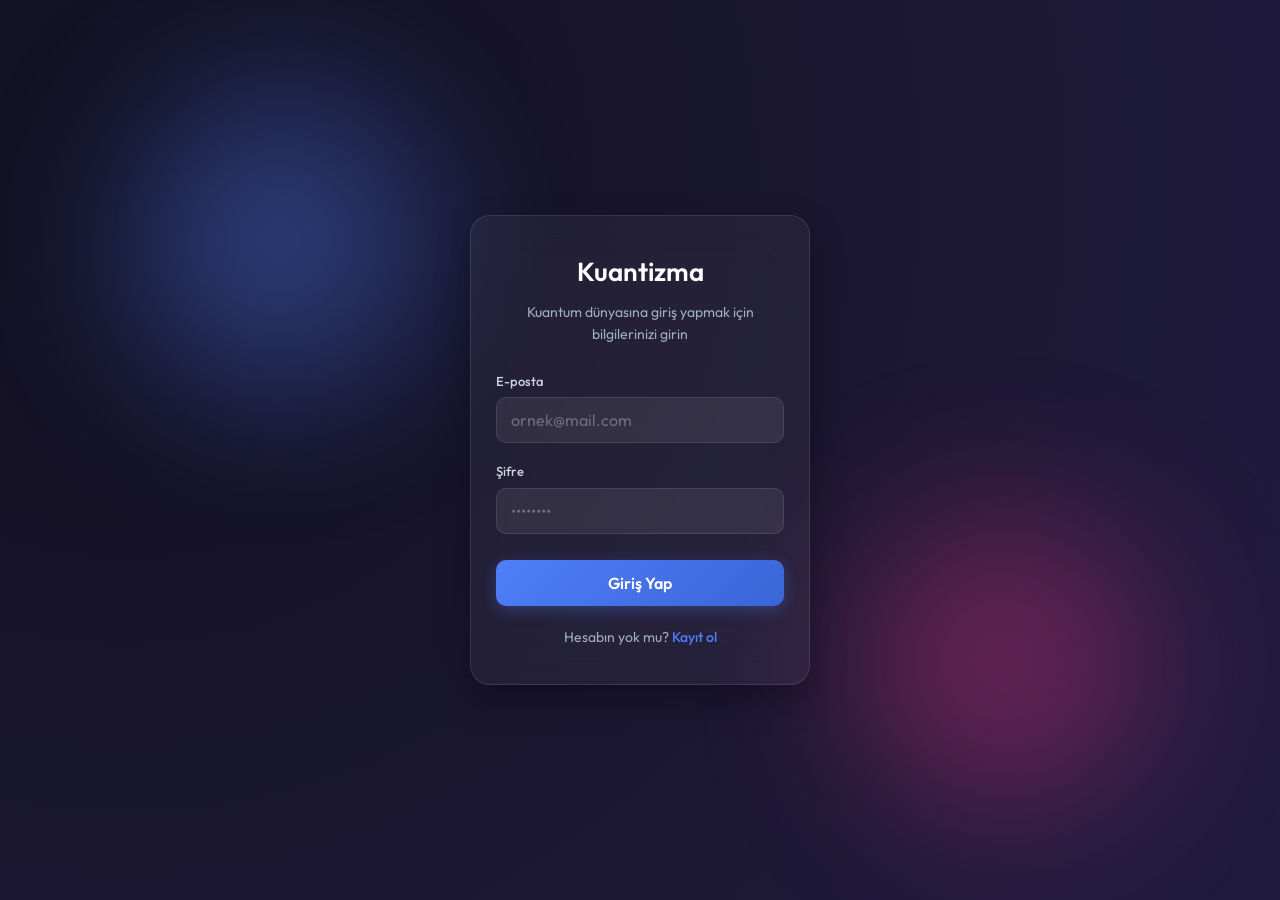
==== commit bf417d5e: "Remove ALL login validation completely" ====
--- a/index.html
+++ b/index.html
@@ -182,149 +182,146 @@
 
   <!-- 3. AUTHENTICATION & INTERACTION SCRIPTS -->
   <script>
-    // --- Card Details Data ---
-    const cardData = {
-        superpozisyon: {
-            title: "Süperpozisyon",
-            body: `<p>Süperpozisyon, kuantum mekaniğinin en temel ve en şaşırtıcı ilkelerinden biridir. Klasik fiziksel nesneler belirli bir anda yalnızca tek bir durumda bulunabilirken, kuantum parçacıkları gözlemlenmeden önce aynı anda birden fazla durumda var olabilir.</p>
-            <p>Bu durum, parçacığın olası tüm durumlarının üst üste bindiği bir dalga fonksiyonu ile matematiksel olarak ifade edilir. Ölçüm yapıldığı anda dalga fonksiyonu "çöker" ve parçacık tek bir duruma yerleşir.</p>
-            <p>En bilinen örneği Schrödinger'in Kedisi düşünce deneyidir: Gözlemlenmediği sürece kedi hem ölü hem de canlıdır. Kuantum bilgisayarlar da bu prensipten yararlanarak aynı anda birden fazla hesaplama yapabilir.</p>`
-        },
-        dolaniklik: {
-            title: "Kuantum Dolanıklığı",
-            body: `<p>Kuantum dolanıklığı, iki veya daha fazla parçacığın birbirine o kadar bağlı hale gelmesi durumudur ki, birinin ölçümü diğerini ne kadar uzakta olursa olsun anında etkiler.</p>
-            <p>Einstein bu olguyu "uzaktaki ürkütücü eylem" olarak nitelendirmiş ve başlangıçta inanmayı reddetmişti. Ancak 1960'larda Bell deneyleriyle ve günümüzde yapılan deneylerle dolanıklığın gerçek olduğu kesinleşti.</p>
-            <p>Dolanık parçacıklar arasındaki bu ilişki ışık hızından bile hızlı iletişim sağlamaz; ancak kuantum kriptografi ve kuantum teleportasyon gibi teknolojilerin temelini oluşturur.</p>`
-        },
-        ciftyarik: {
-            title: "Çift Yarık Deneyi",
-            body: `<p>Çift yarık deneyi, kuantum mekaniğinin en gizemli deneylerinden biridir. Bir elektron veya foton gibi tek bir parçacık, iki yarıklı bir levhava doğru ateşlendiğinde, sanki aynı anda her iki yarıktan geçiyormuş gibi kendi kendisiyle girişim deseni oluşturur.</p>
-            <p>Daha da şaşırtıcı olan ise şudur: Parçacığın hangi yarıktan geçtiğini ölçmeye çalıştığımızda girişim deseni kaybolur ve parçacık klasik bir nesne gibi davranır. Gözlem yapılması, sonucu değiştirir.</p>
-            <p>Bu deneyin özü şudur: Parçacık gözlemlenmediği sürece tüm olasılıkları aynı anda keşfeder. Bilinç ile gerçeklik arasındaki ilişkiyi sorgulatan bu deney, fizik felsefesinin de merkezindedir.</p>`
-        },
-        tünel: {
-            title: "Kuantum Tünelleme",
-            body: `<p>Kuantum tünelleme, bir parçacığın klasik fizik açısından aşması için yeterli enerjisi olmadığı hâlde bir enerji bariyerini geçebilmesi olgusudur.</p>
-            <p>Bu, dalga fonksiyonunun bariyer içinde sıfıra düşmeyip sönümlenerek karşı tarafa sızması sayesinde gerçekleşir. Parçacık fiilen engelin içinden "tünel" açar.</p>
-            <p>Güneş'te gerçekleşen nükleer füzyon reaksiyonları tünelleme olmadan mümkün olamazdı. Aynı zamanda transistörler, tarama tünelleme mikroskobu (STM) ve flash bellekler bu fenomene dayanır.</p>`
-        },
-        belirsizlik: {
-            title: "Heisenberg Belirsizlik İlkesi",
-            body: `<p>Werner Heisenberg'in 1927'de ortaya koyduğu bu ilkeye göre, bir parçacığın konumu ve momentumu (ya da enerjisi ve zamanı) aynı anda sonsuz hassasiyetle bilinemez.</p>
-            <p>Bu bir ölçüm hatası değil; doğanın temel bir özelliğidir. Konumu ne kadar kesin belirlersek momentum o kadar belirsizleşir ve tam tersi.</p>
-            <p>Matematiksel olarak: Δx · Δp ≥ ℏ/2. Bu ilke, atomların neden çökmediğini de açıklar: Elektron çekirdeğe yaklaştıkça konumu kesinleşir, bu da momentumunu ve enerjisini artırarak onu uzaklaştırır.</p>`
-        },
-        dalga: {
-            title: "Dalga Fonksiyonu",
-            body: `<p>Dalga fonksiyonu (ψ), bir kuantum sisteminin tüm olası durumlarını ve bu durumlarda bulunma olasılıklarını kodlayan matematiksel bir ifadedir.</p>
-            <p>Dalga fonksiyonunun mutlak değerinin karesi (|ψ|²), parçacığın belirli bir konumda bulunma olasılık yoğunluğunu verir. Schrödinger denklemi bu fonksiyonun zamanla nasıl evrildiğini belirler.</p>
-            <p>Ölçüm öncesinde parçacık tüm olası durumlarda aynı anda mevcuttur. Ölçüm yapıldığında dalga fonksiyonu çöker ve parçacık tek bir duruma geçer. Bu "çöküş" mekanizması kuantum mekaniğinin en tartışmalı konularından biridir.</p>`
-        },
-        spin: {
-            title: "Kuantum Spin",
-            body: `<p>Spin, elektron, proton ve nötron gibi parçacıkların sahip olduğu içsel açısal momentumdur. Klasik anlamda dönen bir top gibi düşünülemez; tamamen kuantum mekanik bir özelliktir.</p>
-            <p>Elektronlar ½ spin değerine sahiptir ve yalnızca "yukarı" (+½) veya "aşağı" (-½) olmak üzere iki durumda bulunabilir. Bu özellik Pauli Dışarlama İlkesi ile birleşerek atomların elektronik yapısını ve tüm kimyayı belirler.</p>
-            <p>MRI (manyetik rezonans görüntüleme) cihazları, nükleer spinlerin manyetik alanda nasıl davrandığına dayanır. Kuantum bilgisayarlarda da spin, qubit olarak kullanılır.</p>`
-        },
-        decoherence: {
-            title: "Dekoherans",
-            body: `<p>Dekoherans, kuantum süperpozisyon halindeki bir sistemin çevresiyle etkileşime girerek kuantum özelliklerini yitirmesi ve klasik davranışa geçmesidir.</p>
-            <p>Makroskobik nesnelerin neden kuantum belirsizliği sergilemediğini açıklar: Büyük nesneler çevreleriyle o kadar fazla etkileşir ki süperpozisyon hâlleri son derece hızlı bozulur; bu süre çoğunlukla gözlemlenemeyecek kadar kısa (10⁻²³ saniye gibi) olur.</p>
-            <p>Kuantum bilgisayar geliştirmede karşılaşılan en büyük sorunlardan biri, qubit'lerin dekoheranstan korunmasıdır. Bu nedenle kuantum işlemciler genellikle mutlak sıfıra yakın sıcaklıklarda çalıştırılır.</p>`
-        },
-        plank: {
-            title: "Planck Sabiti",
-            body: `<p>Planck sabiti (h = 6.626 × 10⁻³⁴ J·s), Max Planck'ın 1900 yılında kara cisim ışıması problemini çözmek için önerdiği ve kuantum mekaniğinin doğuşuna yol açan temel sabittir.</p>
-            <p>Planck, enerjinin sürekli değil, "kuanta" adı verilen küçük paketler hâlinde yayıldığını öne sürdü. Bir fotonun enerjisi E = hf formülüyle hesaplanır; burada f ışığın frekansıdır.</p>
-            <p>İndirgenmiş Planck sabiti (ℏ = h/2π) Heisenberg belirsizlik ilkesinde, Schrödinger denkleminde ve tüm kuantum fiziği formüllerinde temel rol oynar. Bu sabitin küçüklüğü, kuantum etkilerinin neden yalnızca atom altı ölçeklerde belirgin olduğunu açıklar.</p>`
-        },
-        schrodinger: {
-            title: "Schrödinger'in Kedisi",
-            body: `<p>1935 yılında Erwin Schrödinger'in önerdiği bu düşünce deneyi, kuantum mekaniğinin makro dünyaya uygulanmasının ne kadar absürt sonuçlar doğurabileceğini göstermek için tasarlanmıştır.</p>
-            <p>Deneyde: Kapalı bir kutu içinde bir kedi, radyoaktif bir atom, Geiger sayacı ve zehirli gaz içeren bir şişe vardır. Atom bozunursa sayaç tetiklenir, gaz açılır ve kedi ölür. Kuantum mekaniğine göre atom aynı anda hem bozunmuş hem bozunmamış hâldedir; dolayısıyla kedi de aynı anda hem ölü hem canlıdır.</p>
-            <p>Schrödinger bu deneyi, Kopenhag yorumunun saçmalığını vurgulamak için kullandı. Bugün hâlâ "ölçüm problemi" ve "kuantum gerçekliği" tartışmalarının simgesi olmaya devam etmektedir.</p>`
-        }
-    };
-
-    const topicData = {
-        qm: {
-            title: "Kuantum Mekaniği",
-            body: `<p>Kuantum mekaniği, atom ve atom altı parçacıkların davranışlarını inceleyen temel fizik teorisidir. 20. yüzyılın başında Planck, Bohr, Heisenberg, Schrödinger ve Dirac gibi fizikçiler tarafından geliştirilmiştir.</p>
-            <p>Dalga-parçacık ikiliği, belirsizlik ilkesi ve süperpozisyon bu alanın temel kavramlarıdır. Lazer, transistör, MRI ve güneş pilleri gibi modern teknolojilerin temeli kuantum mekaniğine dayanır.</p>`
-        },
-        qft: {
-            title: "Kuantum Alan Teorisi",
-            body: `<p>Kuantum alan teorisi (QFT), kuantum mekaniği ile özel göreliliği birleştiren çerçevedir. Parçacıkları, uzay-zamana yayılmış alanların titreşimleri olarak tanımlar.</p>
-            <p>Standart Model bu teoriye dayanır ve elektromanyetizma (QED), zayıf nükleer kuvvet ve güçlü nükleer kuvveti (QCD) birleşik bir çerçevede açıklar. Higgs bozonu bu teorinin bir tahminidir ve 2012'de keşfedilmiştir.</p>`
-        },
-        qi: {
-            title: "Kuantum Bilgi Teorisi",
-            body: `<p>Kuantum bilgi teorisi, bilginin kuantum sistemlerde nasıl depolandığını, iletildiğini ve işlendiğini inceler. Klasik bit'lerin yerini kuantum bit'ler (qubit) alır.</p>
-            <p>Qubit'ler süperpozisyon sayesinde aynı anda 0 ve 1 değerini taşıyabilir. Kuantum hata düzeltme, kuantum şifreleme ve kuantum iletişim bu alanın alt dallarıdır. Shannon'ın klasik bilgi teorisinin kuantum genişlemesidir.</p>`
-        },
-        qc: {
-            title: "Kuantum Bilgisayar",
-            body: `<p>Kuantum bilgisayarlar, hesaplama yapmak için süperpozisyon ve dolanıklık gibi kuantum mekanik olgulardan yararlanır. Belirli problemleri klasik bilgisayarlardan katlanarak daha hızlı çözebilirler.</p>
-            <p>Shor algoritması büyük sayıları çarpanlarına ayırmada, Grover algoritması ise arama problemlerinde üstünlük sağlar. Google, IBM ve çeşitli araştırma kurumları bu alanda yarışmaktadır. Günümüzde henüz "kuantum üstünlüğü" sınırındayız.</p>`
-        },
-        qo: {
-            title: "Kuantum Optik",
-            body: `<p>Kuantum optik, ışık ile maddenin kuantum düzeydeki etkileşimini inceler. Fotonların kuantum özelliklerini ve lazer ışığının davranışlarını araştırır.</p>
-            <p>Lazer fiziği, foton istatistiği, sıkıştırılmış ışık durumları ve atom-foton etkileşimleri bu alanın konularıdır. Atom saatleri ve optik tuzaklar bu dalın uygulamalarındandır. Gravitasyonel dalga dedektörü LIGO da kuantum optik ilkelerine dayanır.</p>`
-        },
-        qg: {
-            title: "Kuantum Yerçekimi",
-            body: `<p>Kuantum yerçekimi, kuantum mekaniği ile genel göreliliği birleştirmeyi amaçlayan ve henüz tamamlanmamış bir teoridir. Fiziğin en büyük açık problemi olarak kabul edilir.</p>
-            <p>İp teorisi (String Theory) ve döngüsel kuantum yerçekimi (Loop Quantum Gravity) en önemli aday teorilerdir. Kara deliklerin içi ve evrenin ilk anları bu teorinin yanıt aradığı alanlardır. Hawking radyasyonu, iki teorinin kesişim noktasındaki öngörülerden biridir.</p>`
-        },
-        qchem: {
-            title: "Kuantum Kimyası",
-            body: `<p>Kuantum kimyası, kimyasal bağları, molekül yapılarını ve reaksiyonları kuantum mekaniği ilkeleri ile açıklar. Elektron orbital teorisi bu alanın temelidir.</p>
-            <p>Moleküler orbital hesaplamaları, yoğunluk fonksiyonel teorisi (DFT) ve ab initio yöntemler ilaç tasarımı, malzeme bilimi ve kataliz araştırmalarında kullanılır. Modern kimyanın hesaplamalı kolu büyük ölçüde kuantum kimyasına dayanır.</p>`
-        },
-        qbio: {
-            title: "Kuantum Biyoloji",
-            body: `<p>Kuantum biyoloji, canlı organizmalardaki biyolojik süreçlerin kuantum mekanik etkilerle açıklanıp açıklanamayacağını araştıran genç bir disiplindir.</p>
-            <p>Fotosentezdeki enerji transferi, kuş göçünü yönlendiren manyetik algı, DNA mutasyonları ve enzim katalizi bu alandaki araştırma konularıdır. Fotosentezde kuantum koheransının rol oynadığına dair kanıtlar elde edilmiştir; ancak bu alan hâlâ tartışmalıdır.</p>`
-        },
-        qcrypto: {
-            title: "Kuantum Kriptografi",
-            body: `<p>Kuantum kriptografi, bilginin güvenli iletimi için kuantum mekaniği ilkelerini kullanan şifreleme yöntemidir. Fizik yasaları tarafından güvence altına alındığından kırılamaz güvenlik sağlar.</p>
-            <p>Kuantum Anahtar Dağıtımı (QKD), dolanık fotonlar aracılığıyla iki taraf arasında dinlenemez iletişim kanalı kurar. Herhangi bir dinleme girişimi, kuantum durumunu bozacağı için anında fark edilir. Çin, 2016'da dünyada ilk kuantum iletişim uydusu olan Micius'u fırlattı.</p>`
-        },
-        qcosmo: {
-            title: "Kuantum Kozmoloji",
-            body: `<p>Kuantum kozmoloji, evrenin kendisini bir kuantum sistemi olarak ele alır ve Büyük Patlama'dan önceki veya başlangıcındaki evreni kuantum mekaniği ile açıklamaya çalışır.</p>
-            <p>Wheeler-DeWitt denklemi, evrenin dalga fonksiyonunu tanımlamaya çalışır. Enflasyon teorisi, evrenin ilk anlardaki kuantum dalgalanmalarının bugünkü büyük ölçekli yapıyı oluşturduğunu öne sürer. Çok dünya yorumu da bu bağlamda tartışılmaktadır.</p>`
-        }
-    };
-
-    function openModal(key) {
-        const data = cardData[key];
-        document.getElementById('modalTitle').textContent = data.title;
-        document.getElementById('modalBody').innerHTML = data.body;
-        document.getElementById('modalOverlay').classList.add('active');
-        document.body.style.overflow = 'hidden';
+const cardData = {
+    superpozisyon: {
+        title: "Süperpozisyon",
+        body: `<p>Süperpozisyon, kuantum mekaniğinin en temel ve en şaşırtıcı ilkelerinden biridir. Klasik fiziksel nesneler belirli bir anda yalnızca tek bir durumda bulunabilirken, kuantum parçacıkları gözlemlenmeden önce aynı anda birden fazla durumda var olabilir.</p>
+        <p>Bu durum, parçacığın olası tüm durumlarının üst üste bindiği bir dalga fonksiyonu ile matematiksel olarak ifade edilir. Ölçüm yapıldığı anda dalga fonksiyonu "çöker" ve parçacık tek bir duruma yerleşir.</p>
+        <p>En bilinen örneği Schrödinger'in Kedisi düşünce deneyidir: Gözlemlenmediği sürece kedi hem ölü hem de canlıdır. Kuantum bilgisayarlar da bu prensipten yararlanarak aynı anda birden fazla hesaplama yapabilir.</p>`
+    },
+    dolaniklik: {
+        title: "Kuantum Dolanıklığı",
+        body: `<p>Kuantum dolanıklığı, iki veya daha fazla parçacığın birbirine o kadar bağlı hale gelmesi durumudur ki, birinin ölçümü diğerini ne kadar uzakta olursa olsun anında etkiler.</p>
+        <p>Einstein bu olguyu "uzaktaki ürkütücü eylem" olarak nitelendirmiş ve başlangıçta inanmayı reddetmişti. Ancak 1960'larda Bell deneyleriyle ve günümüzde yapılan deneylerle dolanıklığın gerçek olduğu kesinleşti.</p>
+        <p>Dolanık parçacıklar arasındaki bu ilişki ışık hızından bile hızlı iletişim sağlamaz; ancak kuantum kriptografi ve kuantum teleportasyon gibi teknolojilerin temelini oluşturur.</p>`
+    },
+    ciftyarik: {
+        title: "Çift Yarık Deneyi",
+        body: `<p>Çift yarık deneyi, kuantum mekaniğinin en gizemli deneylerinden biridir. Bir elektron veya foton gibi tek bir parçacık, iki yarıklı bir levhaya doğru ateşlendiğinde, sanki aynı anda her iki yarıktan geçiyormuş gibi kendi kendisiyle girişim deseni oluşturur.</p>
+        <p>Daha da şaşırtıcı olan ise şudur: Parçacığın hangi yarıktan geçtiğini ölçmeye çalıştığımızda girişim deseni kaybolur ve parçacık klasik bir nesne gibi davranır. Gözlem yapılması, sonucu değiştirir.</p>
+        <p>Bu deneyin özü şudur: Parçacık gözlemlenmediği sürece tüm olasılıkları aynı anda keşfeder. Bilinç ile gerçeklik arasındaki ilişkiyi sorgulatan bu deney, fizik felsefesinin de merkezindedir.</p>`
+    },
+    tünel: {
+        title: "Kuantum Tünelleme",
+        body: `<p>Kuantum tünelleme, bir parçacığın klasik fizik açısından aşması için yeterli enerjisi olmadığı hâlde bir enerji bariyerini geçebilmesi olgusudur.</p>
+        <p>Bu, dalga fonksiyonunun bariyer içinde sıfıra düşmeyip sönümlenerek karşı tarafa sızması sayesinde gerçekleşir. Parçacık fiilen engelin içinden "tünel" açar.</p>
+        <p>Güneş'te gerçekleşen nükleer füzyon reaksiyonları tünelleme olmadan mümkün olamazdı. Aynı zamanda transistörler, tarama tünelleme mikroskobu (STM) ve flash bellekler bu fenomene dayanır.</p>`
+    },
+    belirsizlik: {
+        title: "Heisenberg Belirsizlik İlkesi",
+        body: `<p>Werner Heisenberg'in 1927'de ortaya koyduğu bu ilkeye göre, bir parçacığın konumu ve momentumu (ya da enerjisi ve zamanı) aynı anda sonsuz hassasiyetle bilinemez.</p>
+        <p>Bu bir ölçüm hatası değil; doğanın temel bir özelliğidir. Konumu ne kadar kesin belirlersek momentum o kadar belirsizleşir ve tam tersi.</p>
+        <p>Matematiksel olarak: Δx · Δp ≥ ℏ/2. Bu ilke, atomların neden çökmediğini de açıklar: Elektron çekirdeğe yaklaştıkça konumu kesinleşir, bu da momentumunu ve enerjisini artırarak onu uzaklaştırır.</p>`
+    },
+    dalga: {
+        title: "Dalga Fonksiyonu",
+        body: `<p>Dalga fonksiyonu (ψ), bir kuantum sisteminin tüm olası durumlarını ve bu durumlarda bulunma olasılıklarını kodlayan matematiksel bir ifadedir.</p>
+        <p>Dalga fonksiyonunun mutlak değerinin karesi (|ψ|²), parçacığın belirli bir konumda bulunma olasılık yoğunluğunu verir. Schrödinger denklemi bu fonksiyonun zamanla nasıl evrildiğini belirler.</p>
+        <p>Ölçüm öncesinde parçacık tüm olası durumlarda aynı anda mevcuttur. Ölçüm yapıldığında dalga fonksiyonu çöker ve parçacık tek bir duruma geçer. Bu "çöküş" mekanizması kuantum mekaniğinin en tartışmalı konularından biridir.</p>`
+    },
+    spin: {
+        title: "Kuantum Spin",
+        body: `<p>Spin, elektron, proton ve nötron gibi parçacıkların sahip olduğu içsel açısal momentumdur. Klasik anlamda dönen bir top gibi düşünülemez; tamamen kuantum mekanik bir özelliktir.</p>
+        <p>Elektronlar ½ spin değerine sahiptir ve yalnızca "yukarı" (+½) veya "aşağı" (-½) olmak üzere iki durumda bulunabilir. Bu özellik Pauli Dışarlama İlkesi ile birleşerek atomların elektronik yapısını ve tüm kimyayı belirler.</p>
+        <p>MRI (manyetik rezonans görüntüleme) cihazları, nükleer spinlerin manyetik alanda nasıl davrandığına dayanır. Kuantum bilgisayarlarda da spin, qubit olarak kullanılır.</p>`
+    },
+    decoherence: {
+        title: "Dekoherans",
+        body: `<p>Dekoherans, kuantum süperpozisyon halindeki bir sistemin çevresiyle etkileşime girerek kuantum özelliklerini yitirmesi ve klasik davranışa geçmesidir.</p>
+        <p>Makroskobik nesnelerin neden kuantum belirsizliği sergilemediğini açıklar: Büyük nesneler çevreleriyle o kadar fazla etkileşir ki süperpozisyon hâlleri son derece hızlı bozulur; bu süre çoğunlukla gözlemlenemeyecek kadar kısa (10⁻²³ saniye gibi) olur.</p>
+        <p>Kuantum bilgisayar geliştirmede karşılaşılan en büyük sorunlardan biri, qubit'lerin dekoheranstan korunmasıdır. Bu nedenle kuantum işlemciler genellikle mutlak sıfıra yakın sıcaklıklarda çalıştırılır.</p>`
+    },
+    plank: {
+        title: "Planck Sabiti",
+        body: `<p>Planck sabiti (h = 6.626 × 10⁻³⁴ J·s), Max Planck'ın 1900 yılında kara cisim ışıması problemini çözmek için önerdiği ve kuantum mekaniğinin doğuşuna yol açan temel sabittir.</p>
+        <p>Planck, enerjinin sürekli değil, "kuanta" adı verilen küçük paketler hâlinde yayıldığını öne sürdü. Bir fotonun enerjisi E = hf formülüyle hesaplanır; burada f ışığın frekansıdır.</p>
+        <p>İndirgenmiş Planck sabiti (ℏ = h/2π) Heisenberg belirsizlik ilkesinde, Schrödinger denkleminde ve tüm kuantum fiziği formüllerinde temel rol oynar. Bu sabitin küçüklüğü, kuantum etkilerinin neden yalnızca atom altı ölçeklerde belirgin olduğunu açıklar.</p>`
+    },
+    schrodinger: {
+        title: "Schrödinger'in Kedisi",
+        body: `<p>1935 yılında Erwin Schrödinger'in önerdiği bu düşünce deneyi, kuantum mekaniğinin makro dünyaya uygulanmasının ne kadar absürt sonuçlar doğurabileceğini göstermek için tasarlanmıştır.</p>
+        <p>Deneyde: Kapalı bir kutu içinde bir kedi, radyoaktif bir atom, Geiger sayacı ve zehirli gaz içeren bir şişe vardır. Atom bozunursa sayaç tetiklenir, gaz açılır ve kedi ölür. Kuantum mekaniğine göre atom aynı anda hem bozunmuş hem bozunmamış hâldedir; dolayısıyla kedi de aynı anda hem ölü hem canlıdır.</p>
+        <p>Schrödinger bu deneyi, Kopenhag yorumunun saçmalığını vurgulamak için kullandı. Bugün hâlâ "ölçüm problemi" ve "kuantum gerçekliği" tartışmalarının simgesi olmaya devam etmektedir.</p>`
     }
-
-    function openTopicModal(key) {
-        const data = topicData[key];
-        document.getElementById('modalTitle').textContent = data.title;
-        document.getElementById('modalBody').innerHTML = data.body;
-        document.getElementById('modalOverlay').classList.add('active');
-        document.body.style.overflow = 'hidden';
+};
+
+const topicData = {
+    qm: {
+        title: "Kuantum Mekaniği",
+        body: `<p>Kuantum mekaniği, atom ve atom altı parçacıkların davranışlarını inceleyen temel fizik teorisidir. 20. yüzyılın başında Planck, Bohr, Heisenberg, Schrödinger ve Dirac gibi fizikçiler tarafından geliştirilmiştir.</p>
+        <p>Dalga-parçacık ikiliği, belirsizlik ilkesi ve süperpozisyon bu alanın temel kavramlarıdır. Lazer, transistör, MRI ve güneş pilleri gibi modern teknolojilerin temeli kuantum mekaniğine dayanır.</p>`
+    },
+    qft: {
+        title: "Kuantum Alan Teorisi",
+        body: `<p>Kuantum alan teorisi (QFT), kuantum mekaniği ile özel göreliliği birleştiren çerçevedir. Parçacıkları, uzay-zamana yayılmış alanların titreşimleri olarak tanımlar.</p>
+        <p>Standart Model bu teoriye dayanır ve elektromanyetizma (QED), zayıf nükleer kuvvet ve güçlü nükleer kuvveti (QCD) birleşik bir çerçevede açıklar. Higgs bozonu bu teorinin bir tahminidir ve 2012'de keşfedilmiştir.</p>`
+    },
+    qi: {
+        title: "Kuantum Bilgi Teorisi",
+        body: `<p>Kuantum bilgi teorisi, bilginin kuantum sistemlerde nasıl depolandığını, iletildiğini ve işlendiğini inceler. Klasik bit'lerin yerini kuantum bit'ler (qubit) alır.</p>
+        <p>Qubit'ler süperpozisyon sayesinde aynı anda 0 ve 1 değerini taşıyabilir. Kuantum hata düzeltme, kuantum şifreleme ve kuantum iletişim bu alanın alt dallarıdır. Shannon'ın klasik bilgi teorisinin kuantum genişlemesidir.</p>`
+    },
+    qc: {
+        title: "Kuantum Bilgisayar",
+        body: `<p>Kuantum bilgisayarlar, hesaplama yapmak için süperpozisyon ve dolanıklık gibi kuantum mekanik olgulardan yararlanır. Belirli problemleri klasik bilgisayarlardan katlanarak daha hızlı çözebilirler.</p>
+        <p>Shor algoritması büyük sayıları çarpanlarına ayırmada, Grover algoritması ise arama problemlerinde üstünlük sağlar. Google, IBM ve çeşitli araştırma kurumları bu alanda yarışmaktadır. Günümüzde henüz "kuantum üstünlüğü" sınırındayız.</p>`
+    },
+    qo: {
+        title: "Kuantum Optik",
+        body: `<p>Kuantum optik, ışık ile maddenin kuantum düzeydeki etkileşimini inceler. Fotonların kuantum özelliklerini ve lazer ışığının davranışlarını araştırır.</p>
+        <p>Lazer fiziği, foton istatistiği, sıkıştırılmış ışık durumları ve atom-foton etkileşimleri bu alanın konularıdır. Atom saatleri ve optik tuzaklar bu dalın uygulamalarındandır. Gravitasyonel dalga dedektörü LIGO da kuantum optik ilkelerine dayanır.</p>`
+    },
+    qg: {
+        title: "Kuantum Yerçekimi",
+        body: `<p>Kuantum yerçekimi, kuantum mekaniği ile genel göreliliği birleştirmeyi amaçlayan ve henüz tamamlanmamış bir teoridir. Fiziğin en büyük açık problemi olarak kabul edilir.</p>
+        <p>İp teorisi (String Theory) ve döngüsel kuantum yerçekimi (Loop Quantum Gravity) en önemli aday teorilerdir. Kara deliklerin içi ve evrenin ilk anları bu teorinin yanıt aradığı alanlardır. Hawking radyasyonu, iki teorinin kesişim noktasındaki öngörülerden biridir.</p>`
+    },
+    qchem: {
+        title: "Kuantum Kimyası",
+        body: `<p>Kuantum kimyası, kimyasal bağları, molekül yapılarını ve reaksiyonları kuantum mekaniği ilkeleri ile açıklar. Elektron orbital teorisi bu alanın temelidir.</p>
+        <p>Moleküler orbital hesaplamaları, yoğunluk fonksiyonel teorisi (DFT) ve ab initio yöntemler ilaç tasarımı, malzeme bilimi ve kataliz araştırmalarında kullanılır. Modern kimyanın hesaplamalı kolu büyük ölçüde kuantum kimyasına dayanır.</p>`
+    },
+    qbio: {
+        title: "Kuantum Biyoloji",
+        body: `<p>Kuantum biyoloji, canlı organizmalardaki biyolojik süreçlerin kuantum mekanik etkilerle açıklanıp açıklanamayacağını araştıran genç bir disiplindir.</p>
+        <p>Fotosentezdeki enerji transferi, kuş göçünü yönlendiren manyetik algı, DNA mutasyonları ve enzim katalizi bu alandaki araştırma konularıdır. Fotosentezde kuantum koheransının rol oynadığına dair kanıtlar elde edilmiştir; ancak bu alan hâlâ tartışmalıdır.</p>`
+    },
+    qcrypto: {
+        title: "Kuantum Kriptografi",
+        body: `<p>Kuantum kriptografi, bilginin güvenli iletimi için kuantum mekaniği ilkelerini kullanan şifreleme yöntemidir. Fizik yasaları tarafından güvence altına alındığından kırılamaz güvenlik sağlar.</p>
+        <p>Kuantum Anahtar Dağıtımı (QKD), dolanık fotonlar aracılığıyla iki taraf arasında dinlenemez iletişim kanalı kurar. Herhangi bir dinleme girişimi, kuantum durumunu bozacağı için anında fark edilir. Çin, 2016'da dünyada ilk kuantum iletişim uydusu olan Micius'u fırlattı.</p>`
+    },
+    qcosmo: {
+        title: "Kuantum Kozmoloji",
+        body: `<p>Kuantum kozmoloji, evrenin kendisini bir kuantum sistemi olarak ele alır ve Büyük Patlama'dan önceki veya başlangıcındaki evreni kuantum mekaniği ile açıklamaya çalışır.</p>
+        <p>Wheeler-DeWitt denklemi, evrenin dalga fonksiyonunu tanımlamaya çalışır. Enflasyon teorisi, evrenin ilk anlardaki kuantum dalgalanmalarının bugünkü büyük ölçekli yapıyı oluşturduğunu öne sürer. Çok dünya yorumu da bu bağlamda tartışılmaktadır.</p>`
     }
-
-    function closeModal() {
-        document.getElementById('modalOverlay').classList.remove('active');
-        if (document.body.classList.contains('logged-in')) {
-            document.body.style.overflow = '';
-        }
-    }
-
-    document.addEventListener('keydown', function(e) {
-        if (e.key === 'Escape') closeModal();
-    });
+};
+
+function openModal(key) {
+    const data = cardData[key];
+    document.getElementById('modalTitle').textContent = data.title;
+    document.getElementById('modalBody').innerHTML = data.body;
+    document.getElementById('modalOverlay').classList.add('active');
+    document.body.style.overflow = 'hidden';
+}
+
+function openTopicModal(key) {
+    const data = topicData[key];
+    document.getElementById('modalTitle').textContent = data.title;
+    document.getElementById('modalBody').innerHTML = data.body;
+    document.getElementById('modalOverlay').classList.add('active');
+    document.body.style.overflow = 'hidden';
+}
+
+function closeModal() {
+    document.getElementById('modalOverlay').classList.remove('active');
+    document.body.style.overflow = '';
+}
+
+document.addEventListener('keydown', function(e) {
+    if (e.key === 'Escape') closeModal();
+});
 
     // --- Safe Storage Wrapper for Local file:// Protocol ---
     const safeStorage = {
@@ -369,23 +366,14 @@
           const email = document.getElementById('email').value.trim();
           const password = document.getElementById('sifre').value.trim();
 
-          const validEmail = 'admin@kuantizma.com';
-          const validPassword = 'kuantizma123';
-
-          if (email === validEmail && password === validPassword) {
-            safeStorage.setItem('isLoggedIn', 'true');
-            safeStorage.setItem('userEmail', email);
-
-            // Transition UI via class
-            document.documentElement.className = 'logged-in';
-            errorMsg.style.display = 'none';
-          } else {
-            errorMsg.style.display = 'block';
-            // Simple shake animation trigger
-            errorMsg.style.animation = 'none';
-            void errorMsg.offsetWidth;
-            errorMsg.style.animation = 'shake 0.4s ease-in-out';
-          }
+          // Form automatically validates required fields natively.
+          // ALWAYS log the user in immediately.
+          safeStorage.setItem('isLoggedIn', 'true');
+          safeStorage.setItem('userEmail', email);
+
+          // Transition UI via class
+          document.documentElement.className = 'logged-in';
+          errorMsg.style.display = 'none';
         });
       }
 
--- a/style.css
+++ b/style.css
@@ -18,8 +18,6 @@
 
 /* --- Global HTML Style --- */
 html {
-  width: 100%;
-  height: 100%;
   scroll-behavior: smooth;
 }
 
@@ -40,14 +38,13 @@
 /* --- Login Page Styles (when NOT logged in) --- */
 html:not(.logged-in) body {
   width: 100%;
-  height: 100%;
+  min-height: 100vh;
   font-family: 'Outfit', sans-serif;
   background: radial-gradient(circle at 10% 20%, rgb(18, 16, 33) 0%, rgb(32, 27, 61) 90%);
   display: flex;
   justify-content: center;
-  align-items: center;
   position: relative;
-  overflow: hidden;
+  overflow: auto;
 }
 
 html:not(.logged-in) body::before, html:not(.logged-in) body::after {
@@ -96,6 +93,7 @@
   box-shadow: 0 15px 35px rgba(0, 0, 0, 0.3);
   width: 90%;
   max-width: 380px;
+  margin: auto;
   z-index: 1;
   animation: slideUp 0.6s cubic-bezier(0.16, 1, 0.3, 1) forwards;
 }
@@ -289,7 +287,7 @@
 }
 
 .hero {
-    height: 100vh;
+    min-height: 100vh;
     display: flex;
     align-items: center;
     justify-content: center;
